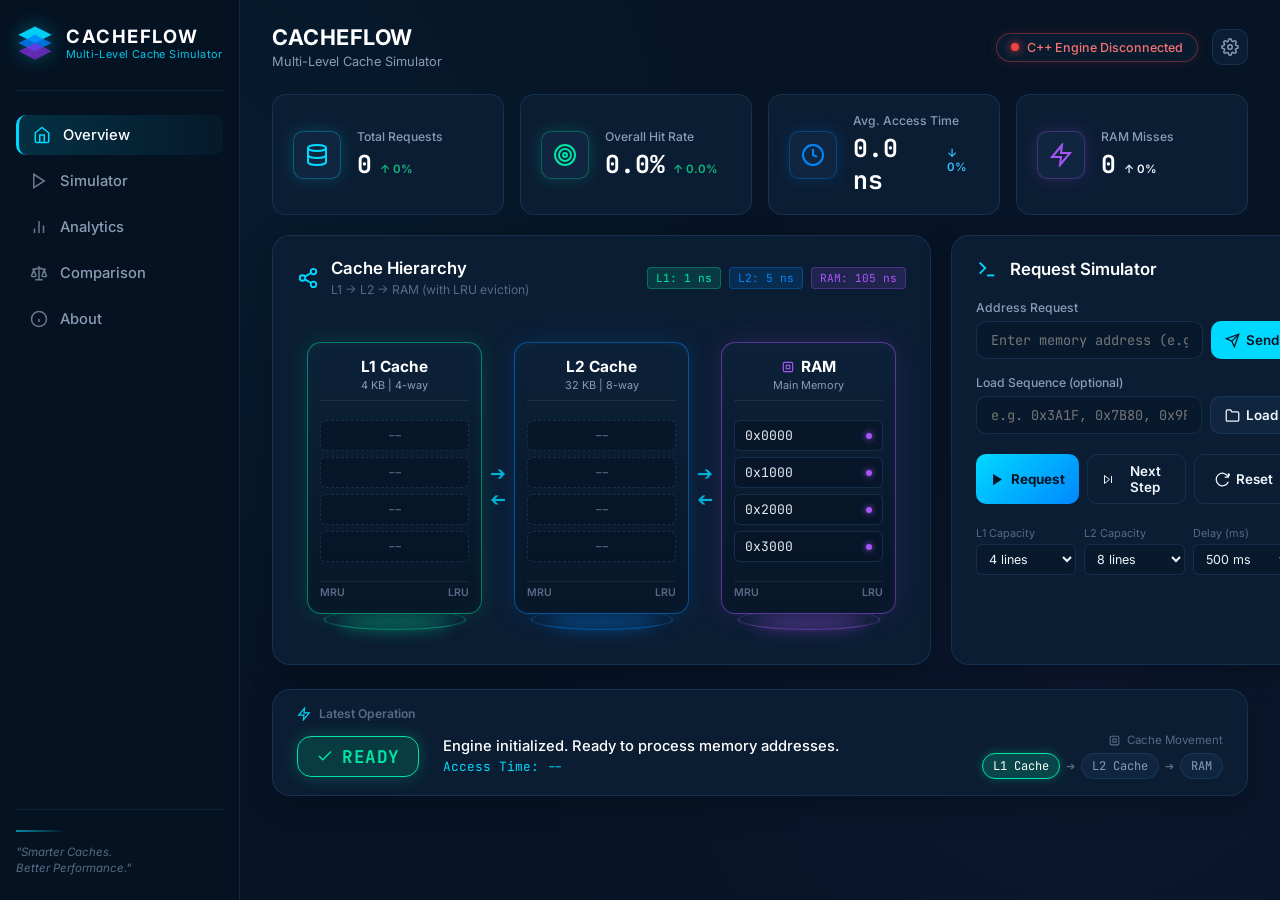
==== frontend/index.html @ 69714e1c "first commit" ====
<!DOCTYPE html>
<html lang="en">
<head>
    <meta charset="UTF-8">
    <meta name="viewport" content="width=device-width, initial-scale=1.0">
    <title>CACHEFLOW — Multi-Level Hardware Cache Simulator</title>
    <link rel="stylesheet" href="css/style.css">
    <link rel="preconnect" href="https://fonts.googleapis.com">
    <link rel="preconnect" href="https://fonts.gstatic.com" crossorigin>
    <link href="https://fonts.googleapis.com/css2?family=JetBrains+Mono:wght@400;500;600;700&family=Inter:wght@300;400;500;600;700&display=swap" rel="stylesheet">
</head>
<body>
    <div class="app-container">
        <!-- LEFT SIDEBAR -->
        <aside class="sidebar">
            <div class="brand">
                <div class="brand-logo">
                    <!-- Layered geometric cache slabs logo -->
                    <svg viewBox="0 0 32 32" class="logo-icon">
                        <polygon points="16,2 30,9 16,16 2,9" fill="#00D9FF" opacity="0.95" />
                        <polygon points="16,9 30,16 16,23 2,16" fill="#0080FF" opacity="0.8" />
                        <polygon points="16,16 30,23 16,30 2,23" fill="#8A2BE2" opacity="0.7" />
                    </svg>
                </div>
                <div class="brand-text">
                    <span class="brand-title">CACHEFLOW</span>
                    <span class="brand-subtitle">Multi-Level Cache Simulator</span>
                </div>
            </div>

            <nav class="nav-menu">
                <button class="nav-item active" data-tab="overview">
                    <svg class="nav-icon" viewBox="0 0 24 24" fill="none" stroke="currentColor" stroke-width="2">
                        <path d="M3 9l9-7 9 7v11a2 2 0 0 1-2 2H5a2 2 0 0 1-2-2z"></path>
                        <polyline points="9 22 9 12 15 12 15 22"></polyline>
                    </svg>
                    <span>Overview</span>
                </button>

                <button class="nav-item" data-tab="simulator">
                    <svg class="nav-icon" viewBox="0 0 24 24" fill="none" stroke="currentColor" stroke-width="2">
                        <polygon points="5 3 19 12 5 21 5 3"></polygon>
                    </svg>
                    <span>Simulator</span>
                </button>

                <button class="nav-item" data-tab="analytics">
                    <svg class="nav-icon" viewBox="0 0 24 24" fill="none" stroke="currentColor" stroke-width="2">
                        <line x1="18" y1="20" x2="18" y2="10"></line>
                        <line x1="12" y1="20" x2="12" y2="4"></line>
                        <line x1="6" y1="20" x2="6" y2="14"></line>
                    </svg>
                    <span>Analytics</span>
                </button>

                <button class="nav-item" data-tab="comparison">
                    <svg class="nav-icon" viewBox="0 0 24 24" fill="none" stroke="currentColor" stroke-width="2">
                        <path d="M16 16l3-8 3 8c-.87.65-1.92 1-3 1s-2.13-.35-3-1z"></path>
                        <path d="M2 16l3-8 3 8c-.87.65-1.92 1-3 1s-2.13-.35-3-1z"></path>
                        <path d="M7 21h10"></path>
                        <path d="M12 3v18"></path>
                        <path d="M3 7h2c2 0 5-1 7-2 2 1 5 2 7 2h2"></path>
                    </svg>
                    <span>Comparison</span>
                </button>

                <button class="nav-item" data-tab="about">
                    <svg class="nav-icon" viewBox="0 0 24 24" fill="none" stroke="currentColor" stroke-width="2">
                        <circle cx="12" cy="12" r="10"></circle>
                        <line x1="12" y1="16" x2="12" y2="12"></line>
                        <line x1="12" y1="8" x2="12.01" y2="8"></line>
                    </svg>
                    <span>About</span>
                </button>
            </nav>

            <div class="sidebar-footer">
                <div class="circuit-decoration"></div>
                <div class="footer-tagline">
                    <span>"Smarter Caches.</span>
                    <span>Better Performance."</span>
                </div>
            </div>
        </aside>

        <!-- MAIN VIEW AREA -->
        <main class="main-content">
            <!-- TOP HEADER -->
            <header class="top-header">
                <div class="header-left">
                    <h1 class="header-title" id="pageHeaderTitle">CACHEFLOW</h1>
                    <span class="header-subtitle" id="pageHeaderSubtitle">Multi-Level Cache Simulator</span>
                </div>

                <div class="header-right">
                    <div class="engine-badge" id="engineStatusBadge">
                        <span class="status-pulse-dot"></span>
                        <span class="status-text" id="engineStatusText">C++ Engine Connected</span>
                    </div>

                    <button class="icon-btn" id="btnSettings" title="Simulator Settings">
                        <svg viewBox="0 0 24 24" fill="none" stroke="currentColor" stroke-width="2">
                            <circle cx="12" cy="12" r="3"></circle>
                            <path d="M19.4 15a1.65 1.65 0 0 0 .33 1.82l.06.06a2 2 0 0 1 0 2.83 2 2 0 0 1-2.83 0l-.06-.06a1.65 1.65 0 0 0-1.82-.33 1.65 1.65 0 0 0-1 1.51V21a2 2 0 0 1-2 2 2 2 0 0 1-2-2v-.09A1.65 1.65 0 0 0 9 19.4a1.65 1.65 0 0 0-1.82.33l-.06.06a2 2 0 0 1-2.83 0 2 2 0 0 1 0-2.83l.06-.06a1.65 1.65 0 0 0 .33-1.82 1.65 1.65 0 0 0-1.51-1H3a2 2 0 0 1-2-2 2 2 0 0 1 2-2h.09A1.65 1.65 0 0 0 4.6 9a1.65 1.65 0 0 0-.33-1.82l-.06-.06a2 2 0 0 1 0-2.83 2 2 0 0 1 2.83 0l.06.06a1.65 1.65 0 0 0 1.82.33H9a1.65 1.65 0 0 0 1-1.51V3a2 2 0 0 1 2-2 2 2 0 0 1 2 2v.09a1.65 1.65 0 0 0 1 1.51 1.65 1.65 0 0 0 1.82-.33l.06-.06a2 2 0 0 1 2.83 0 2 2 0 0 1 0 2.83l-.06.06a1.65 1.65 0 0 0-.33 1.82V9a1.65 1.65 0 0 0 1.51 1H21a2 2 0 0 1 2 2 2 2 0 0 1-2 2h-.09a1.65 1.65 0 0 0-1.51 1z"></path>
                        </svg>
                    </button>
                </div>
            </header>

            <!-- TAB 1: OVERVIEW PAGE (MAIN DASHBOARD) -->
            <section class="tab-pane active" id="pane-overview">
                <!-- 4 COMPACT METRICS -->
                <div class="metrics-row">
                    <div class="metric-card">
                        <div class="metric-icon-wrap cyan-glow">
                            <svg viewBox="0 0 24 24" fill="none" stroke="currentColor" stroke-width="2">
                                <ellipse cx="12" cy="5" rx="9" ry="3"></ellipse>
                                <path d="M21 12c0 1.66-4 3-9 3s-9-1.34-9-3"></path>
                                <path d="M3 5v14c0 1.66 4 3 9 3s9-1.34 9-3V5"></path>
                            </svg>
                        </div>
                        <div class="metric-info">
                            <span class="metric-label">Total Requests</span>
                            <div class="metric-value-wrap">
                                <span class="metric-value" id="valTotalRequests">0</span>
                                <span class="metric-trend up" id="trendRequests">↑ 0%</span>
                            </div>
                        </div>
                    </div>

                    <div class="metric-card">
                        <div class="metric-icon-wrap emerald-glow">
                            <svg viewBox="0 0 24 24" fill="none" stroke="currentColor" stroke-width="2">
                                <circle cx="12" cy="12" r="10"></circle>
                                <circle cx="12" cy="12" r="6"></circle>
                                <circle cx="12" cy="12" r="2"></circle>
                            </svg>
                        </div>
                        <div class="metric-info">
                            <span class="metric-label">Overall Hit Rate</span>
                            <div class="metric-value-wrap">
                                <span class="metric-value" id="valHitRate">0.0%</span>
                                <span class="metric-trend up" id="trendHitRate">↑ 0.0%</span>
                            </div>
                        </div>
                    </div>

                    <div class="metric-card">
                        <div class="metric-icon-wrap blue-glow">
                            <svg viewBox="0 0 24 24" fill="none" stroke="currentColor" stroke-width="2">
                                <circle cx="12" cy="12" r="10"></circle>
                                <polyline points="12 6 12 12 16 14"></polyline>
                            </svg>
                        </div>
                        <div class="metric-info">
                            <span class="metric-label">Avg. Access Time</span>
                            <div class="metric-value-wrap">
                                <span class="metric-value" id="valAvgTime">0.0 ns</span>
                                <span class="metric-trend down" id="trendAvgTime">↓ 0%</span>
                            </div>
                        </div>
                    </div>

                    <div class="metric-card">
                        <div class="metric-icon-wrap violet-glow">
                            <svg viewBox="0 0 24 24" fill="none" stroke="currentColor" stroke-width="2">
                                <polygon points="13 2 3 14 12 14 11 22 21 10 12 10 13 2"></polygon>
                            </svg>
                        </div>
                        <div class="metric-info">
                            <span class="metric-label">RAM Misses</span>
                            <div class="metric-value-wrap">
                                <span class="metric-value" id="valRamMisses">0</span>
                                <span class="metric-trend" id="trendRamMisses">↑ 0%</span>
                            </div>
                        </div>
                    </div>
                </div>

                <!-- MAIN WORKSPACE: CACHE HIERARCHY & REQUEST SIMULATOR -->
                <div class="workspace-grid">
                    <!-- CENTRAL CACHE HIERARCHY VISUALIZATION -->
                    <div class="panel hierarchy-panel">
                        <div class="panel-header">
                            <div class="panel-title-wrap">
                                <svg class="panel-icon" viewBox="0 0 24 24" fill="none" stroke="currentColor" stroke-width="2">
                                    <circle cx="18" cy="5" r="3"></circle>
                                    <circle cx="6" cy="12" r="3"></circle>
                                    <circle cx="18" cy="19" r="3"></circle>
                                    <line x1="8.59" y1="13.51" x2="15.42" y2="17.49"></line>
                                    <line x1="15.41" y1="6.51" x2="8.59" y2="10.49"></line>
                                </svg>
                                <div>
                                    <h2 class="panel-title">Cache Hierarchy</h2>
                                    <span class="panel-subtitle">L1 → L2 → RAM (with LRU eviction)</span>
                                </div>
                            </div>
                            <div class="hierarchy-legend">
                                <span class="legend-badge l1-badge">L1: 1 ns</span>
                                <span class="legend-badge l2-badge">L2: 5 ns</span>
                                <span class="legend-badge ram-badge">RAM: 105 ns</span>
                            </div>
                        </div>

                        <!-- 3 CACHE MODULES WITH PEDESTALS & CONNECTORS -->
                        <div class="cache-hierarchy-container">
                            <!-- L1 CACHE MODULE -->
                            <div class="cache-module l1-module" id="moduleL1">
                                <div class="module-glass-shell">
                                    <div class="module-header">
                                        <div class="module-name">L1 Cache</div>
                                        <div class="module-spec" id="l1Spec">4 KB | 4-way</div>
                                    </div>
                                    <div class="slots-container" id="l1Slots">
                                        <!-- Rendered dynamically by JS -->
                                        <div class="slot-item empty"><span class="slot-addr">--</span></div>
                                        <div class="slot-item empty"><span class="slot-addr">--</span></div>
                                        <div class="slot-item empty"><span class="slot-addr">--</span></div>
                                        <div class="slot-item empty"><span class="slot-addr">--</span></div>
                                    </div>
                                    <div class="module-footer">
                                        <span class="label-mru">MRU</span>
                                        <span class="label-lru">LRU</span>
                                    </div>
                                </div>
                                <div class="module-pedestal l1-pedestal">
                                    <div class="pedestal-ring"></div>
                                    <div class="pedestal-glow"></div>
                                </div>
                            </div>

                            <!-- CONNECTOR 1 -->
                            <div class="hierarchy-connector">
                                <div class="connector-arrows" id="connectorL1L2">
                                    <span class="arrow-right">➔</span>
                                    <span class="arrow-left">➔</span>
                                </div>
                            </div>

                            <!-- L2 CACHE MODULE -->
                            <div class="cache-module l2-module" id="moduleL2">
                                <div class="module-glass-shell">
                                    <div class="module-header">
                                        <div class="module-name">L2 Cache</div>
                                        <div class="module-spec" id="l2Spec">32 KB | 8-way</div>
                                    </div>
                                    <div class="slots-container" id="l2Slots">
                                        <!-- Rendered dynamically by JS -->
                                        <div class="slot-item empty"><span class="slot-addr">--</span></div>
                                        <div class="slot-item empty"><span class="slot-addr">--</span></div>
                                        <div class="slot-item empty"><span class="slot-addr">--</span></div>
                                        <div class="slot-item empty"><span class="slot-addr">--</span></div>
                                    </div>
                                    <div class="module-footer">
                                        <span class="label-mru">MRU</span>
                                        <span class="label-lru">LRU</span>
                                    </div>
                                </div>
                                <div class="module-pedestal l2-pedestal">
                                    <div class="pedestal-ring"></div>
                                    <div class="pedestal-glow"></div>
                                </div>
                            </div>

                            <!-- CONNECTOR 2 -->
                            <div class="hierarchy-connector">
                                <div class="connector-arrows" id="connectorL2RAM">
                                    <span class="arrow-right">➔</span>
                                    <span class="arrow-left">➔</span>
                                </div>
                            </div>

                            <!-- RAM MODULE -->
                            <div class="cache-module ram-module" id="moduleRAM">
                                <div class="module-glass-shell">
                                    <div class="module-header">
                                        <div class="module-name">
                                            <svg class="chip-icon" viewBox="0 0 24 24" fill="none" stroke="currentColor" stroke-width="2">
                                                <rect x="4" y="4" width="16" height="16" rx="2"></rect>
                                                <rect x="9" y="9" width="6" height="6"></rect>
                                            </svg>
                                            RAM
                                        </div>
                                        <div class="module-spec">Main Memory</div>
                                    </div>
                                    <div class="slots-container" id="ramSlots">
                                        <!-- Backing memory representative addresses -->
                                        <div class="slot-item ram-slot"><span class="slot-addr">0x0000</span><span class="slot-dot violet"></span></div>
                                        <div class="slot-item ram-slot"><span class="slot-addr">0x1000</span><span class="slot-dot violet"></span></div>
                                        <div class="slot-item ram-slot"><span class="slot-addr">0x2000</span><span class="slot-dot violet"></span></div>
                                        <div class="slot-item ram-slot"><span class="slot-addr">0x3000</span><span class="slot-dot violet"></span></div>
                                    </div>
                                    <div class="module-footer">
                                        <span class="label-mru">MRU</span>
                                        <span class="label-lru">LRU</span>
                                    </div>
                                </div>
                                <div class="module-pedestal ram-pedestal">
                                    <div class="pedestal-ring"></div>
                                    <div class="pedestal-glow"></div>
                                </div>
                            </div>
                        </div>
                    </div>

                    <!-- COMPACT REQUEST SIMULATOR PANEL -->
                    <div class="panel simulator-card">
                        <div class="panel-header">
                            <div class="panel-title-wrap">
                                <svg class="panel-icon" viewBox="0 0 24 24" fill="none" stroke="currentColor" stroke-width="2">
                                    <polyline points="4 17 10 11 4 5"></polyline>
                                    <line x1="12" y1="19" x2="20" y2="19"></line>
                                </svg>
                                <h2 class="panel-title">Request Simulator</h2>
                            </div>
                        </div>

                        <div class="sim-controls-form">
                            <!-- Single Address Input -->
                            <div class="form-group">
                                <label class="input-label" for="inputSingleAddr">Address Request</label>
                                <div class="input-action-row">
                                    <input type="text" id="inputSingleAddr" class="futuristic-input" placeholder="Enter memory address (e.g. 0x3A1F)" autocomplete="off">
                                    <button class="btn btn-primary" id="btnSendAddr" title="Send address to C++ engine">
                                        <svg viewBox="0 0 24 24" fill="none" stroke="currentColor" stroke-width="2">
                                            <line x1="22" y1="2" x2="11" y2="13"></line>
                                            <polygon points="22 2 15 22 11 13 2 9 22 2"></polygon>
                                        </svg>
                                        <span>Send</span>
                                    </button>
                                </div>
                            </div>

                            <!-- Optional Sequence Input -->
                            <div class="form-group">
                                <label class="input-label" for="inputSequence">Load Sequence (optional)</label>
                                <div class="input-action-row">
                                    <input type="text" id="inputSequence" class="futuristic-input" placeholder="e.g. 0x3A1F, 0x7B80, 0x9F11..." autocomplete="off">
                                    <button class="btn btn-secondary" id="btnLoadSeq" title="Load sequence into queue">
                                        <svg viewBox="0 0 24 24" fill="none" stroke="currentColor" stroke-width="2">
                                            <path d="M22 19a2 2 0 0 1-2 2H4a2 2 0 0 1-2-2V5a2 2 0 0 1 2-2h5l2 3h9a2 2 0 0 1 2 2z"></path>
                                        </svg>
                                        <span>Load</span>
                                    </button>
                                </div>
                            </div>

                            <!-- Playback Action Buttons -->
                            <div class="btn-group-row">
                                <button class="btn btn-action-cyan" id="btnRequest">
                                    <svg viewBox="0 0 24 24" fill="currentColor">
                                        <polygon points="5 3 19 12 5 21 5 3"></polygon>
                                    </svg>
                                    <span>Request</span>
                                </button>

                                <button class="btn btn-outline" id="btnNextStep">
                                    <svg viewBox="0 0 24 24" fill="none" stroke="currentColor" stroke-width="2">
                                        <polygon points="5 4 15 12 5 20 5 4"></polygon>
                                        <line x1="19" y1="5" x2="19" y2="19"></line>
                                    </svg>
                                    <span>Next Step</span>
                                </button>

                                <button class="btn btn-outline" id="btnReset">
                                    <svg viewBox="0 0 24 24" fill="none" stroke="currentColor" stroke-width="2">
                                        <path d="M21.5 2v6h-6M21.34 15.57a10 10 0 1 1-.57-8.38l5.67-5.67"></path>
                                    </svg>
                                    <span>Reset</span>
                                </button>
                            </div>

                            <!-- Capacity & Delay Selectors -->
                            <div class="selectors-row">
                                <div class="selector-field">
                                    <label for="selectL1Cap">L1 Capacity</label>
                                    <select id="selectL1Cap" class="futuristic-select">
                                        <option value="4" selected>4 lines</option>
                                        <option value="8">8 lines</option>
                                    </select>
                                </div>

                                <div class="selector-field">
                                    <label for="selectL2Cap">L2 Capacity</label>
                                    <select id="selectL2Cap" class="futuristic-select">
                                        <option value="8" selected>8 lines</option>
                                        <option value="16">16 lines</option>
                                    </select>
                                </div>

                                <div class="selector-field">
                                    <label for="selectDelay">Delay (ms)</label>
                                    <select id="selectDelay" class="futuristic-select">
                                        <option value="300">300 ms</option>
                                        <option value="500" selected>500 ms</option>
                                        <option value="1000">1000 ms</option>
                                    </select>
                                </div>
                            </div>
                        </div>
                    </div>
                </div>

                <!-- LATEST OPERATION PANEL -->
                <div class="panel latest-op-panel">
                    <div class="panel-header-mini">
                        <svg class="flash-icon" viewBox="0 0 24 24" fill="none" stroke="currentColor" stroke-width="2">
                            <polygon points="13 2 3 14 12 14 11 22 21 10 12 10 13 2"></polygon>
                        </svg>
                        <span>Latest Operation</span>
                    </div>

                    <div class="latest-op-content">
                        <!-- Left Result Badge -->
                        <div class="op-badge-wrap" id="latestOpBadgeWrap">
                            <div class="op-status-badge hit" id="opStatusBadge">
                                <svg class="badge-icon" viewBox="0 0 24 24" fill="none" stroke="currentColor" stroke-width="2">
                                    <polyline points="20 6 9 17 4 12"></polyline>
                                </svg>
                                <span id="opStatusText">READY</span>
                            </div>
                        </div>

                        <!-- Middle Descriptive Message -->
                        <div class="op-description-wrap">
                            <p class="op-desc-main" id="opDescText">Engine initialized. Ready to process memory addresses.</p>
                            <p class="op-desc-sub" id="opAccessTimeText">Access Time: --</p>
                        </div>

                        <!-- Right Cache Movement Flow -->
                        <div class="cache-movement-wrap">
                            <div class="movement-header">
                                <svg viewBox="0 0 24 24" fill="none" stroke="currentColor" stroke-width="2">
                                    <rect x="4" y="4" width="16" height="16" rx="2"></rect>
                                    <rect x="9" y="9" width="6" height="6"></rect>
                                </svg>
                                <span>Cache Movement</span>
                            </div>
                            <div class="movement-breadcrumbs" id="movementBreadcrumbs">
                                <span class="step-pill active" id="crumbL1">L1 Cache</span>
                                <span class="crumb-separator">➔</span>
                                <span class="step-pill" id="crumbL2">L2 Cache</span>
                                <span class="crumb-separator">➔</span>
                                <span class="step-pill" id="crumbRAM">RAM</span>
                            </div>
                        </div>
                    </div>
                </div>
            </section>

            <!-- TAB 2: DEDICATED SIMULATOR PAGE -->
            <section class="tab-pane" id="pane-simulator">
                <div class="page-title-row">
                    <div>
                        <h2 class="subpage-title">Advanced Sequence Simulator</h2>
                        <p class="subpage-desc">Step-by-step trace execution, playback control, and temporal locality patterns.</p>
                    </div>
                    <div class="sequence-progress-box">
                        <span class="progress-label" id="simProgressLabel">Step 0 of 0</span>
                        <div class="progress-bar-bg">
                            <div class="progress-bar-fill" id="simProgressBar" style="width: 0%;"></div>
                        </div>
                    </div>
                </div>

                <div class="simulator-layout">
                    <!-- Control Bar -->
                    <div class="panel sim-panel-top">
                        <div class="sim-presets-bar">
                            <span class="preset-label">Test Workloads:</span>
                            <button class="btn btn-preset" data-preset="loop">Temporal Locality (Loop)</button>
                            <button class="btn btn-preset" data-preset="sequential">Spatial Locality (Array)</button>
                            <button class="btn btn-preset" data-preset="thrash">Thrashing Conflict (Ping-Pong)</button>
                            <button class="btn btn-preset" data-preset="random">Random Access</button>
                        </div>

                        <div class="sim-playback-bar">
                            <button class="btn btn-action-cyan" id="btnSimPlay">
                                <svg viewBox="0 0 24 24" fill="currentColor">
                                    <polygon points="5 3 19 12 5 21 5 3"></polygon>
                                </svg>
                                <span id="btnSimPlayText">Run Auto</span>
                            </button>
                            <button class="btn btn-outline" id="btnSimStep">
                                <svg viewBox="0 0 24 24" fill="none" stroke="currentColor" stroke-width="2">
                                    <polygon points="5 4 15 12 5 20 5 4"></polygon>
                                    <line x1="19" y1="5" x2="19" y2="19"></line>
                                </svg>
                                <span>Next Single Step</span>
                            </button>
                            <button class="btn btn-outline" id="btnSimPause">
                                <svg viewBox="0 0 24 24" fill="none" stroke="currentColor" stroke-width="2">
                                    <rect x="6" y="4" width="4" height="16"></rect>
                                    <rect x="14" y="4" width="4" height="16"></rect>
                                </svg>
                                <span>Pause</span>
                            </button>
                            <button class="btn btn-outline" id="btnSimReset">
                                <svg viewBox="0 0 24 24" fill="none" stroke="currentColor" stroke-width="2">
                                    <path d="M21.5 2v6h-6M21.34 15.57a10 10 0 1 1-.57-8.38l5.67-5.67"></path>
                                </svg>
                                <span>Reset State</span>
                            </button>
                        </div>
                    </div>

                    <!-- Live Trace Table -->
                    <div class="panel trace-table-panel">
                        <div class="panel-header">
                            <h3 class="panel-title">Real-Time Execution Trace</h3>
                            <span class="trace-count" id="traceCountBadge">0 operations</span>
                        </div>
                        <div class="table-container">
                            <table class="futuristic-table" id="traceTable">
                                <thead>
                                    <tr>
                                        <th>#</th>
                                        <th>Address</th>
                                        <th>Result</th>
                                        <th>Access Time</th>
                                        <th>Promotion</th>
                                        <th>Demotion</th>
                                        <th>Eviction</th>
                                        <th>Movement Details</th>
                                    </tr>
                                </thead>
                                <tbody id="traceTableBody">
                                    <tr>
                                        <td colspan="8" class="text-center empty-cell">No requests executed yet. Run a sequence above to stream C++ simulation trace.</td>
                                    </tr>
                                </tbody>
                            </table>
                        </div>
                    </div>
                </div>
            </section>

            <!-- TAB 3: ANALYTICS PAGE -->
            <section class="tab-pane" id="pane-analytics">
                <div class="page-title-row">
                    <div>
                        <h2 class="subpage-title">Hardware Performance Analytics</h2>
                        <p class="subpage-desc">Comprehensive analysis of cache hierarchy hits, misses, latency reduction, and memory speedup.</p>
                    </div>
                </div>

                <!-- 4 Performance Summary Cards -->
                <div class="analytics-metrics-grid">
                    <div class="analytics-card">
                        <span class="analytics-label">L1 Hit Rate</span>
                        <div class="analytics-val-row">
                            <span class="analytics-value emerald-text" id="analyticsL1HitRate">0.0%</span>
                            <span class="analytics-sub" id="analyticsL1Hits">0 hits</span>
                        </div>
                        <div class="analytics-bar-bg">
                            <div class="analytics-bar-fill emerald" id="barL1HitRate" style="width: 0%;"></div>
                        </div>
                    </div>

                    <div class="analytics-card">
                        <span class="analytics-label">L2 Hit Rate</span>
                        <div class="analytics-val-row">
                            <span class="analytics-value blue-text" id="analyticsL2HitRate">0.0%</span>
                            <span class="analytics-sub" id="analyticsL2Hits">0 hits</span>
                        </div>
                        <div class="analytics-bar-bg">
                            <div class="analytics-bar-fill blue" id="barL2HitRate" style="width: 0%;"></div>
                        </div>
                    </div>

                    <div class="analytics-card">
                        <span class="analytics-label">RAM Miss Rate</span>
                        <div class="analytics-val-row">
                            <span class="analytics-value violet-text" id="analyticsRamMissRate">0.0%</span>
                            <span class="analytics-sub" id="analyticsRamMisses">0 misses</span>
                        </div>
                        <div class="analytics-bar-bg">
                            <div class="analytics-bar-fill violet" id="barRamMissRate" style="width: 0%;"></div>
                        </div>
                    </div>

                    <div class="analytics-card">
                        <span class="analytics-label">Average Access Time</span>
                        <div class="analytics-val-row">
                            <span class="analytics-value cyan-text" id="analyticsAvgTime">0.0 ns</span>
                            <span class="analytics-sub" id="analyticsTimeSaved">0.0 ns saved</span>
                        </div>
                        <div class="analytics-bar-bg">
                            <div class="analytics-bar-fill cyan" id="barAvgTime" style="width: 0%;"></div>
                        </div>
                    </div>
                </div>

                <!-- Visualizations: Performance Over Time & Cache Occupancy -->
                <div class="analytics-charts-grid">
                    <div class="panel chart-panel">
                        <div class="panel-header">
                            <h3 class="panel-title">Latency & Access Time Over History</h3>
                            <span class="chart-unit">Latency (ns)</span>
                        </div>
                        <div class="chart-canvas-wrapper">
                            <canvas id="timelineChart" width="600" height="220"></canvas>
                        </div>
                    </div>

                    <div class="panel chart-panel">
                        <div class="panel-header">
                            <h3 class="panel-title">Cache Capacity & Occupancy</h3>
                            <span class="chart-unit">Lines In Use</span>
                        </div>
                        <div class="occupancy-container">
                            <div class="occupancy-item">
                                <div class="occupancy-info">
                                    <span class="occupancy-name">L1 Cache</span>
                                    <span class="occupancy-stat" id="occupancyL1Text">0 / 4 lines (0%)</span>
                                </div>
                                <div class="progress-bar-bg large">
                                    <div class="progress-bar-fill emerald" id="barOccupancyL1" style="width: 0%;"></div>
                                </div>
                            </div>

                            <div class="occupancy-item">
                                <div class="occupancy-info">
                                    <span class="occupancy-name">L2 Cache</span>
                                    <span class="occupancy-stat" id="occupancyL2Text">0 / 8 lines (0%)</span>
                                </div>
                                <div class="progress-bar-bg large">
                                    <div class="progress-bar-fill blue" id="barOccupancyL2" style="width: 0%;"></div>
                                </div>
                            </div>

                            <div class="speedup-highlight-box">
                                <div class="speedup-label">Hierarchy Effective Speedup</div>
                                <div class="speedup-value" id="valEffectiveSpeedup">1.0x</div>
                                <div class="speedup-formula">Formula: (Direct RAM Latency × Requests) / Total Hierarchical Time</div>
                            </div>
                        </div>
                    </div>
                </div>

                <!-- Compact DSA Detailed Statistics Section -->
                <div class="panel stats-detail-panel">
                    <div class="panel-header">
                        <h3 class="panel-title">Hardware Performance Counters</h3>
                    </div>
                    <div class="counters-grid">
                        <div class="counter-box">
                            <span class="counter-num" id="statL1Hits">0</span>
                            <span class="counter-lbl">L1 Cache Hits</span>
                        </div>
                        <div class="counter-box">
                            <span class="counter-num" id="statL2Hits">0</span>
                            <span class="counter-lbl">L2 Cache Hits</span>
                        </div>
                        <div class="counter-box">
                            <span class="counter-num" id="statRamMisses">0</span>
                            <span class="counter-lbl">RAM Misses (Backing Fetch)</span>
                        </div>
                        <div class="counter-box">
                            <span class="counter-num" id="statEvictions">0</span>
                            <span class="counter-lbl">Total Evictions (L2 Cascade)</span>
                        </div>
                        <div class="counter-box">
                            <span class="counter-num" id="statTimeSaved">0 ns</span>
                            <span class="counter-lbl">Total Time Saved</span>
                        </div>
                        <div class="counter-box">
                            <span class="counter-num" id="statSpeedup">0%</span>
                            <span class="counter-lbl">Speedup Percentage</span>
                        </div>
                    </div>
                </div>
            </section>

            <!-- TAB 4: COMPARISON PAGE (LRU vs FIFO vs LFU) -->
            <section class="tab-pane" id="pane-comparison">
                <div class="page-title-row">
                    <div>
                        <h2 class="subpage-title">Eviction Policy Benchmark Comparison</h2>
                        <p class="subpage-desc">Run identical trace sequences across three independent C++ cache instances: LRU, FIFO, and LFU.</p>
                    </div>
                    <button class="btn btn-action-cyan" id="btnRunComparison">
                        <svg viewBox="0 0 24 24" fill="currentColor">
                            <polygon points="5 3 19 12 5 21 5 3"></polygon>
                        </svg>
                        <span>Run Multi-Policy Benchmark</span>
                    </button>
                </div>

                <div class="comparison-grid">
                    <!-- Policy Card: LRU -->
                    <div class="panel policy-card featured">
                        <div class="policy-header">
                            <div class="policy-badge lru">LRU</div>
                            <h3 class="policy-title">Least Recently Used</h3>
                        </div>
                        <p class="policy-desc">Tracks temporal recency via custom Doubly Linked List. Moves accessed entries to MRU (Head); evicts from Tail on full.</p>
                        <div class="policy-stats">
                            <div class="stat-line">
                                <span>Hit Rate:</span>
                                <strong class="emerald-text" id="cmpLruHitRate">--</strong>
                            </div>
                            <div class="stat-line">
                                <span>Miss Rate:</span>
                                <strong id="cmpLruMissRate">--</strong>
                            </div>
                            <div class="stat-line">
                                <span>Avg. Latency:</span>
                                <strong class="cyan-text" id="cmpLruAvgTime">--</strong>
                            </div>
                            <div class="stat-line">
                                <span>Evictions:</span>
                                <strong id="cmpLruEvictions">--</strong>
                            </div>
                        </div>
                    </div>

                    <!-- Policy Card: FIFO -->
                    <div class="panel policy-card">
                        <div class="policy-header">
                            <div class="policy-badge fifo">FIFO</div>
                            <h3 class="policy-title">First In, First Out</h3>
                        </div>
                        <p class="policy-desc">Evicts strictly in order of initial insertion time. Ignores subsequent access hits when updating line priority.</p>
                        <div class="policy-stats">
                            <div class="stat-line">
                                <span>Hit Rate:</span>
                                <strong class="blue-text" id="cmpFifoHitRate">--</strong>
                            </div>
                            <div class="stat-line">
                                <span>Miss Rate:</span>
                                <strong id="cmpFifoMissRate">--</strong>
                            </div>
                            <div class="stat-line">
                                <span>Avg. Latency:</span>
                                <strong class="cyan-text" id="cmpFifoAvgTime">--</strong>
                            </div>
                            <div class="stat-line">
                                <span>Evictions:</span>
                                <strong id="cmpFifoEvictions">--</strong>
                            </div>
                        </div>
                    </div>

                    <!-- Policy Card: LFU -->
                    <div class="panel policy-card">
                        <div class="policy-header">
                            <div class="policy-badge lfu">LFU</div>
                            <h3 class="policy-title">Least Frequently Used</h3>
                        </div>
                        <p class="policy-desc">Evicts entry with lowest cumulative access frequency counter. Breaks ties using oldest insertion/access timestamp.</p>
                        <div class="policy-stats">
                            <div class="stat-line">
                                <span>Hit Rate:</span>
                                <strong class="violet-text" id="cmpLfuHitRate">--</strong>
                            </div>
                            <div class="stat-line">
                                <span>Miss Rate:</span>
                                <strong id="cmpLfuMissRate">--</strong>
                            </div>
                            <div class="stat-line">
                                <span>Avg. Latency:</span>
                                <strong class="cyan-text" id="cmpLfuAvgTime">--</strong>
                            </div>
                            <div class="stat-line">
                                <span>Evictions:</span>
                                <strong id="cmpLfuEvictions">--</strong>
                            </div>
                        </div>
                    </div>
                </div>

                <!-- Comparison Chart & Table -->
                <div class="panel chart-panel">
                    <div class="panel-header">
                        <h3 class="panel-title">Comparative Performance Breakdown</h3>
                    </div>
                    <div class="chart-canvas-wrapper">
                        <canvas id="comparisonChart" width="700" height="240"></canvas>
                    </div>
                </div>
            </section>

            <!-- TAB 5: ABOUT PAGE -->
            <section class="tab-pane" id="pane-about">
                <div class="page-title-row">
                    <div>
                        <h2 class="subpage-title">About CACHEFLOW & Architecture</h2>
                        <p class="subpage-desc">University Data Structures and Algorithms semester project demonstration.</p>
                    </div>
                </div>

                <div class="about-grid">
                    <div class="panel about-card">
                        <h3 class="about-header">DSA Core Foundations</h3>
                        <p class="about-p">
                            CACHEFLOW demonstrates modern cache design using two foundational data structures working in tandem to achieve <strong>O(1)</strong> amortized time complexity for both lookup and eviction:
                        </p>
                        <ul class="about-list">
                            <li><strong>Custom Doubly Linked List:</strong> Provides O(1) removal, insertion at Head (MRU), and eviction from Tail (LRU) without shifting memory arrays.</li>
                            <li><strong>Hash Map (<code class="code-tag">std::unordered_map</code>):</strong> Maps memory addresses to linked list node pointers, enabling constant-time O(1) cache line lookup.</li>
                            <li><strong>Cascading Promotion & Demotion:</strong> Exclusive hierarchy invariant ensures that an entry promoted from L2 to L1 displaces L1's LRU line, safely demoting it back to L2.</li>
                        </ul>
                    </div>

                    <div class="panel about-card">
                        <h3 class="about-header">Hardware Memory Hierarchy Model</h3>
                        <div class="hierarchy-flow-diagram">
                            <div class="flow-step">
                                <span class="flow-title">CPU Request</span>
                                <span class="flow-sub">Address Bus</span>
                            </div>
                            <span class="flow-arrow">➔</span>
                            <div class="flow-step l1-glow">
                                <span class="flow-title">L1 Cache</span>
                                <span class="flow-sub">1 ns Latency</span>
                            </div>
                            <span class="flow-arrow">➔</span>
                            <div class="flow-step l2-glow">
                                <span class="flow-title">L2 Cache</span>
                                <span class="flow-sub">5 ns Latency</span>
                            </div>
                            <span class="flow-arrow">➔</span>
                            <div class="flow-step ram-glow">
                                <span class="flow-title">Main Memory</span>
                                <span class="flow-sub">105 ns Latency</span>
                            </div>
                        </div>

                        <div class="educational-disclaimer">
                            <svg viewBox="0 0 24 24" fill="none" stroke="currentColor" stroke-width="2">
                                <circle cx="12" cy="12" r="10"></circle>
                                <line x1="12" y1="16" x2="12" y2="12"></line>
                                <line x1="12" y1="8" x2="12.01" y2="8"></line>
                            </svg>
                            <p>
                                <strong>Educational Notice:</strong> CACHEFLOW simulates the theoretical behavior, replacement algorithms, and relative latency hierarchy of a simplified computer architecture. It serves as a visual and algorithmic tool rather than a cycle-accurate physical CPU benchmark.
                            </p>
                        </div>
                    </div>
                </div>
            </section>
        </main>
    </div>

    <!-- SETTINGS MODAL -->
    <div class="modal-overlay" id="settingsModal">
        <div class="modal-box">
            <div class="modal-header">
                <h3>Simulator Settings & API Configuration</h3>
                <button class="modal-close" id="btnCloseSettings">✕</button>
            </div>
            <div class="modal-body">
                <div class="form-group">
                    <label>Backend API Base URL</label>
                    <input type="text" id="settingApiUrl" class="futuristic-input" value="http://localhost:8080">
                </div>
                <div class="form-group">
                    <label>Eviction Policy</label>
                    <select id="settingPolicy" class="futuristic-select">
                        <option value="LRU" selected>LRU (Least Recently Used)</option>
                        <option value="FIFO">FIFO (First In First Out)</option>
                        <option value="LFU">LFU (Least Frequently Used)</option>
                    </select>
                </div>
            </div>
            <div class="modal-footer">
                <button class="btn btn-primary" id="btnSaveSettings">Save & Apply</button>
            </div>
        </div>
    </div>

    <!-- SCRIPTS -->
    <script src="js/cache-viz.js"></script>
    <script src="js/charts.js"></script>
    <script src="js/app.js"></script>
</body>
</html>
---- frontend/css/style.css ----
/* ==========================================================================
   CACHEFLOW — Modern Futuristic Hardware Laboratory Stylesheet
   Color Palette:
   - Base Background: #061426
   - Panel Surface: #0B1D33
   - Secondary Surface: #102640
   - Accent Cyan: #00D9FF
   - L1 Emerald: #00E5A3
   - L2 Electric Blue: #0088FF
   - RAM Violet: #A855F7
   ========================================================================== */

:root {
    --bg-main: #061426;
    --bg-panel: #0B1D33;
    --bg-surface: #102640;
    --bg-input: #08192E;
    
    --border-subtle: rgba(45, 85, 130, 0.35);
    --border-glow: rgba(0, 217, 255, 0.3);
    
    --accent-cyan: #00D9FF;
    --accent-cyan-glow: rgba(0, 217, 255, 0.4);
    
    --accent-l1: #00E5A3;
    --accent-l1-glow: rgba(0, 229, 163, 0.35);
    
    --accent-l2: #0088FF;
    --accent-l2-glow: rgba(0, 136, 255, 0.35);
    
    --accent-ram: #A855F7;
    --accent-ram-glow: rgba(168, 85, 247, 0.35);

    --text-primary: #F0F6FC;
    --text-secondary: #8B9BB4;
    --text-muted: #576A84;

    --font-ui: 'Inter', -apple-system, BlinkMacSystemFont, "Segoe UI", Roboto, sans-serif;
    --font-mono: 'JetBrains Mono', Consolas, "SF Mono", monospace;

    --radius-sm: 6px;
    --radius-md: 10px;
    --radius-lg: 14px;
    --radius-xl: 18px;

    --transition-fast: 0.2s cubic-bezier(0.4, 0, 0.2, 1);
    --transition-smooth: 0.35s cubic-bezier(0.16, 1, 0.3, 1);
}

* {
    box-sizing: border-box;
    margin: 0;
    padding: 0;
}

body {
    background-color: var(--bg-main);
    background-image: 
        radial-gradient(circle at 15% 20%, rgba(0, 217, 255, 0.04) 0%, transparent 40%),
        radial-gradient(circle at 85% 75%, rgba(168, 85, 247, 0.04) 0%, transparent 45%),
        linear-gradient(rgba(6, 20, 38, 0.96), rgba(6, 20, 38, 0.96));
    color: var(--text-primary);
    font-family: var(--font-ui);
    min-height: 100vh;
    overflow-x: hidden;
    -webkit-font-smoothing: antialiased;
}

/* Base App Shell Layout */
.app-container {
    display: flex;
    min-height: 100vh;
    width: 100vw;
}

/* ==========================================================================
   LEFT SIDEBAR
   ========================================================================== */
.sidebar {
    width: 240px;
    background-color: #051222;
    border-right: 1px solid var(--border-subtle);
    display: flex;
    flex-direction: column;
    flex-shrink: 0;
    padding: 24px 16px;
    position: relative;
    z-index: 10;
}

.brand {
    display: flex;
    align-items: center;
    gap: 12px;
    padding-bottom: 28px;
    border-bottom: 1px solid rgba(45, 85, 130, 0.25);
    margin-bottom: 24px;
}

.brand-logo {
    width: 38px;
    height: 38px;
    display: flex;
    align-items: center;
    justify-content: center;
    filter: drop-shadow(0 0 10px rgba(0, 217, 255, 0.4));
}

.logo-icon {
    width: 100%;
    height: 100%;
}

.brand-text {
    display: flex;
    flex-direction: column;
}

.brand-title {
    font-size: 1.15rem;
    font-weight: 700;
    letter-spacing: 1.5px;
    color: #FFFFFF;
}

.brand-subtitle {
    font-size: 0.68rem;
    color: var(--accent-cyan);
    letter-spacing: 0.4px;
    opacity: 0.9;
}

.nav-menu {
    display: flex;
    flex-direction: column;
    gap: 6px;
    flex-grow: 1;
}

.nav-item {
    display: flex;
    align-items: center;
    gap: 12px;
    padding: 11px 14px;
    border-radius: var(--radius-md);
    background: transparent;
    border: none;
    color: var(--text-secondary);
    font-family: var(--font-ui);
    font-size: 0.92rem;
    font-weight: 500;
    cursor: pointer;
    transition: var(--transition-fast);
    text-align: left;
    position: relative;
}

.nav-icon {
    width: 18px;
    height: 18px;
    opacity: 0.75;
    transition: var(--transition-fast);
}

.nav-item:hover {
    color: var(--text-primary);
    background-color: rgba(16, 38, 64, 0.6);
}

.nav-item:hover .nav-icon {
    opacity: 1;
    stroke: var(--accent-cyan);
}

.nav-item.active {
    color: #FFFFFF;
    background: linear-gradient(90deg, rgba(0, 217, 255, 0.15) 0%, rgba(0, 217, 255, 0.04) 100%);
    border-left: 3px solid var(--accent-cyan);
}

.nav-item.active .nav-icon {
    opacity: 1;
    stroke: var(--accent-cyan);
}

.sidebar-footer {
    padding-top: 20px;
    border-top: 1px solid rgba(45, 85, 130, 0.25);
    position: relative;
}

.footer-tagline {
    display: flex;
    flex-direction: column;
    font-size: 0.72rem;
    color: var(--text-muted);
    font-style: italic;
    line-height: 1.4;
}

.circuit-decoration {
    height: 2px;
    width: 50px;
    background: linear-gradient(90deg, var(--accent-cyan) 0%, transparent 100%);
    margin-bottom: 12px;
    opacity: 0.6;
}

/* ==========================================================================
   MAIN CONTENT AREA & TOP HEADER
   ========================================================================== */
.main-content {
    flex-grow: 1;
    display: flex;
    flex-direction: column;
    overflow-y: auto;
    padding: 24px 32px 40px 32px;
    max-width: 1600px;
}

.top-header {
    display: flex;
    justify-content: space-between;
    align-items: center;
    margin-bottom: 24px;
}

.header-title {
    font-size: 1.35rem;
    font-weight: 700;
    letter-spacing: 0.5px;
    color: #FFFFFF;
}

.header-subtitle {
    font-size: 0.8rem;
    color: var(--text-secondary);
}

.header-right {
    display: flex;
    align-items: center;
    gap: 14px;
}

.engine-badge {
    display: inline-flex;
    align-items: center;
    gap: 8px;
    background-color: rgba(11, 29, 51, 0.8);
    border: 1px solid rgba(0, 229, 163, 0.35);
    padding: 6px 14px;
    border-radius: 20px;
    font-size: 0.78rem;
    font-weight: 500;
    color: #A3E635;
    box-shadow: 0 0 12px rgba(0, 229, 163, 0.12);
    transition: var(--transition-fast);
}

.engine-badge.disconnected {
    border-color: rgba(239, 68, 68, 0.4);
    color: #F87171;
    box-shadow: 0 0 12px rgba(239, 68, 68, 0.15);
}

.status-pulse-dot {
    width: 8px;
    height: 8px;
    border-radius: 50%;
    background-color: #10B981;
    box-shadow: 0 0 8px #10B981;
    animation: pulseGlow 2s infinite ease-in-out;
}

.engine-badge.disconnected .status-pulse-dot {
    background-color: #EF4444;
    box-shadow: 0 0 8px #EF4444;
}

@keyframes pulseGlow {
    0%, 100% { opacity: 1; transform: scale(1); }
    50% { opacity: 0.45; transform: scale(0.9); }
}

.icon-btn {
    background-color: var(--bg-panel);
    border: 1px solid var(--border-subtle);
    color: var(--text-secondary);
    width: 36px;
    height: 36px;
    border-radius: var(--radius-md);
    display: flex;
    align-items: center;
    justify-content: center;
    cursor: pointer;
    transition: var(--transition-fast);
}

.icon-btn svg {
    width: 18px;
    height: 18px;
}

.icon-btn:hover {
    color: var(--accent-cyan);
    border-color: var(--border-glow);
    background-color: var(--bg-surface);
}

/* ==========================================================================
   TAB PANES
   ========================================================================== */
.tab-pane {
    display: none;
    flex-direction: column;
    gap: 20px;
}

.tab-pane.active {
    display: flex;
}

/* ==========================================================================
   METRIC CARDS ROW (4 CARDS)
   ========================================================================== */
.metrics-row {
    display: grid;
    grid-template-columns: repeat(4, 1fr);
    gap: 16px;
}

.metric-card {
    background: var(--bg-panel);
    border: 1px solid var(--border-subtle);
    border-radius: var(--radius-lg);
    padding: 18px 20px;
    display: flex;
    align-items: center;
    gap: 16px;
    position: relative;
    overflow: hidden;
    transition: var(--transition-smooth);
}

.metric-card:hover {
    border-color: var(--border-glow);
    transform: translateY(-2px);
    box-shadow: 0 6px 20px rgba(0, 0, 0, 0.35);
}

.metric-icon-wrap {
    width: 48px;
    height: 48px;
    border-radius: var(--radius-md);
    background-color: var(--bg-surface);
    display: flex;
    align-items: center;
    justify-content: center;
    flex-shrink: 0;
}

.metric-icon-wrap svg {
    width: 24px;
    height: 24px;
}

.cyan-glow {
    color: var(--accent-cyan);
    box-shadow: 0 0 16px rgba(0, 217, 255, 0.2);
    border: 1px solid rgba(0, 217, 255, 0.3);
}

.emerald-glow {
    color: var(--accent-l1);
    box-shadow: 0 0 16px rgba(0, 229, 163, 0.2);
    border: 1px solid rgba(0, 229, 163, 0.3);
}

.blue-glow {
    color: var(--accent-l2);
    box-shadow: 0 0 16px rgba(0, 136, 255, 0.2);
    border: 1px solid rgba(0, 136, 255, 0.3);
}

.violet-glow {
    color: var(--accent-ram);
    box-shadow: 0 0 16px rgba(168, 85, 247, 0.2);
    border: 1px solid rgba(168, 85, 247, 0.3);
}

.metric-info {
    display: flex;
    flex-direction: column;
    gap: 4px;
}

.metric-label {
    font-size: 0.76rem;
    color: var(--text-secondary);
    font-weight: 500;
}

.metric-value-wrap {
    display: flex;
    align-items: baseline;
    gap: 8px;
}

.metric-value {
    font-family: var(--font-mono);
    font-size: 1.55rem;
    font-weight: 700;
    color: #FFFFFF;
}

.metric-trend {
    font-size: 0.72rem;
    font-weight: 600;
}

.metric-trend.up {
    color: #10B981;
}

.metric-trend.down {
    color: #38BDF8;
}

/* ==========================================================================
   PANELS & WORKSPACE GRID
   ========================================================================== */
.panel {
    background-color: var(--bg-panel);
    border: 1px solid var(--border-subtle);
    border-radius: var(--radius-xl);
    padding: 22px 24px;
    box-shadow: 0 8px 30px rgba(0, 0, 0, 0.25);
    position: relative;
}

.panel-header {
    display: flex;
    justify-content: space-between;
    align-items: center;
    margin-bottom: 20px;
}

.panel-title-wrap {
    display: flex;
    align-items: center;
    gap: 12px;
}

.panel-icon {
    width: 22px;
    height: 22px;
    color: var(--accent-cyan);
}

.panel-title {
    font-size: 1.05rem;
    font-weight: 600;
    color: #FFFFFF;
}

.panel-subtitle {
    font-size: 0.76rem;
    color: var(--text-muted);
}

.workspace-grid {
    display: grid;
    grid-template-columns: 2.1fr 1fr;
    gap: 20px;
}

/* ==========================================================================
   CENTRAL CACHE HIERARCHY VISUALIZATION
   ========================================================================== */
.hierarchy-panel {
    display: flex;
    flex-direction: column;
}

.hierarchy-legend {
    display: flex;
    gap: 8px;
}

.legend-badge {
    font-size: 0.7rem;
    font-family: var(--font-mono);
    padding: 3px 8px;
    border-radius: 4px;
}

.l1-badge { background: rgba(0, 229, 163, 0.15); color: var(--accent-l1); border: 1px solid rgba(0, 229, 163, 0.3); }
.l2-badge { background: rgba(0, 136, 255, 0.15); color: var(--accent-l2); border: 1px solid rgba(0, 136, 255, 0.3); }
.ram-badge { background: rgba(168, 85, 247, 0.15); color: var(--accent-ram); border: 1px solid rgba(168, 85, 247, 0.3); }

.cache-hierarchy-container {
    display: flex;
    justify-content: space-around;
    align-items: center;
    padding: 24px 10px 10px 10px;
    flex-grow: 1;
}

/* Individual Cache Module */
.cache-module {
    display: flex;
    flex-direction: column;
    align-items: center;
    width: 175px;
    position: relative;
}

.module-glass-shell {
    width: 100%;
    background: linear-gradient(180deg, #0C2138 0%, #071728 100%);
    border-radius: var(--radius-lg);
    padding: 14px 12px;
    display: flex;
    flex-direction: column;
    gap: 10px;
    position: relative;
    z-index: 2;
    transition: var(--transition-smooth);
}

/* Distinctive Module Styling */
.l1-module .module-glass-shell {
    border: 1.5px solid rgba(0, 229, 163, 0.5);
    box-shadow: 0 0 25px rgba(0, 229, 163, 0.15), inset 0 0 15px rgba(0, 229, 163, 0.05);
}

.l2-module .module-glass-shell {
    border: 1.5px solid rgba(0, 136, 255, 0.5);
    box-shadow: 0 0 25px rgba(0, 136, 255, 0.15), inset 0 0 15px rgba(0, 136, 255, 0.05);
}

.ram-module .module-glass-shell {
    border: 1.5px solid rgba(168, 85, 247, 0.5);
    box-shadow: 0 0 25px rgba(168, 85, 247, 0.15), inset 0 0 15px rgba(168, 85, 247, 0.05);
}

/* Active Highlight pulse when Hit occurs */
.l1-module.highlight .module-glass-shell {
    box-shadow: 0 0 40px rgba(0, 229, 163, 0.7);
    border-color: #00E5A3;
    transform: scale(1.03);
}

.l2-module.highlight .module-glass-shell {
    box-shadow: 0 0 40px rgba(0, 136, 255, 0.7);
    border-color: #0088FF;
    transform: scale(1.03);
}

.ram-module.highlight .module-glass-shell {
    box-shadow: 0 0 40px rgba(168, 85, 247, 0.7);
    border-color: #A855F7;
    transform: scale(1.03);
}

.module-header {
    text-align: center;
    border-bottom: 1px solid rgba(255, 255, 255, 0.08);
    padding-bottom: 8px;
}

.module-name {
    font-size: 0.96rem;
    font-weight: 700;
    color: #FFFFFF;
    display: flex;
    align-items: center;
    justify-content: center;
    gap: 6px;
}

.chip-icon {
    width: 14px;
    height: 14px;
    color: var(--accent-ram);
}

.module-spec {
    font-size: 0.68rem;
    color: var(--text-secondary);
    margin-top: 2px;
}

.slots-container {
    display: flex;
    flex-direction: column;
    gap: 6px;
    min-height: 160px;
    justify-content: center;
}

.slot-item {
    background-color: rgba(6, 20, 38, 0.7);
    border: 1px solid rgba(45, 85, 130, 0.4);
    border-radius: var(--radius-sm);
    padding: 6px 10px;
    display: flex;
    justify-content: space-between;
    align-items: center;
    font-family: var(--font-mono);
    font-size: 0.82rem;
    color: #E2E8F0;
    transition: var(--transition-fast);
}

.slot-item.highlight-addr {
    background: rgba(0, 217, 255, 0.2);
    border-color: var(--accent-cyan);
    color: #FFFFFF;
    box-shadow: 0 0 10px rgba(0, 217, 255, 0.4);
}

.slot-item.empty {
    color: var(--text-muted);
    border-style: dashed;
    justify-content: center;
}

.slot-dot {
    width: 6px;
    height: 6px;
    border-radius: 50%;
}

.slot-dot.emerald { background: var(--accent-l1); box-shadow: 0 0 6px var(--accent-l1); }
.slot-dot.blue { background: var(--accent-l2); box-shadow: 0 0 6px var(--accent-l2); }
.slot-dot.violet { background: var(--accent-ram); box-shadow: 0 0 6px var(--accent-ram); }

.module-footer {
    display: flex;
    justify-content: space-between;
    font-size: 0.66rem;
    font-weight: 600;
    color: var(--text-muted);
    padding-top: 4px;
    border-top: 1px solid rgba(255, 255, 255, 0.06);
}

/* Hologram Base Pedestal */
.module-pedestal {
    width: 140px;
    height: 28px;
    position: relative;
    margin-top: -10px;
    z-index: 1;
}

.pedestal-ring {
    width: 100%;
    height: 100%;
    border-radius: 50%;
    border: 1.5px solid rgba(0, 217, 255, 0.3);
    position: absolute;
    bottom: 0;
    transform: perspective(60px) rotateX(45deg);
}

.l1-pedestal .pedestal-ring { border-color: rgba(0, 229, 163, 0.45); }
.l2-pedestal .pedestal-ring { border-color: rgba(0, 136, 255, 0.45); }
.ram-pedestal .pedestal-ring { border-color: rgba(168, 85, 247, 0.45); }

.pedestal-glow {
    position: absolute;
    width: 80%;
    height: 14px;
    left: 10%;
    bottom: 2px;
    border-radius: 50%;
    filter: blur(8px);
}

.l1-pedestal .pedestal-glow { background: rgba(0, 229, 163, 0.4); }
.l2-pedestal .pedestal-glow { background: rgba(0, 136, 255, 0.4); }
.ram-pedestal .pedestal-glow { background: rgba(168, 85, 247, 0.4); }

/* Hierarchy Connectors */
.hierarchy-connector {
    display: flex;
    align-items: center;
    justify-content: center;
    padding: 0 8px;
}

.connector-arrows {
    display: flex;
    flex-direction: column;
    gap: 4px;
    color: var(--accent-cyan);
    font-size: 1.2rem;
    opacity: 0.8;
}

.connector-arrows .arrow-left {
    transform: rotate(180deg);
}

.connector-arrows.animate-right {
    animation: flowPulseRight 0.8s ease-in-out;
}

.connector-arrows.animate-left {
    animation: flowPulseLeft 0.8s ease-in-out;
}

@keyframes flowPulseRight {
    0% { filter: drop-shadow(0 0 0px var(--accent-cyan)); color: #fff; }
    50% { filter: drop-shadow(0 0 12px var(--accent-cyan)); color: var(--accent-cyan); }
    100% { filter: drop-shadow(0 0 0px var(--accent-cyan)); }
}

@keyframes flowPulseLeft {
    0% { filter: drop-shadow(0 0 0px var(--accent-l1)); color: #fff; }
    50% { filter: drop-shadow(0 0 12px var(--accent-l1)); color: var(--accent-l1); }
    100% { filter: drop-shadow(0 0 0px var(--accent-l1)); }
}

/* ==========================================================================
   REQUEST SIMULATOR PANEL
   ========================================================================== */
.simulator-card {
    display: flex;
    flex-direction: column;
}

.sim-controls-form {
    display: flex;
    flex-direction: column;
    gap: 16px;
}

.form-group {
    display: flex;
    flex-direction: column;
    gap: 6px;
}

.input-label {
    font-size: 0.76rem;
    color: var(--text-secondary);
    font-weight: 500;
}

.input-action-row {
    display: flex;
    gap: 8px;
}

.futuristic-input {
    flex-grow: 1;
    background-color: var(--bg-input);
    border: 1px solid var(--border-subtle);
    border-radius: var(--radius-md);
    padding: 9px 14px;
    color: #FFFFFF;
    font-family: var(--font-mono);
    font-size: 0.85rem;
    transition: var(--transition-fast);
}

.futuristic-input:focus {
    outline: none;
    border-color: var(--accent-cyan);
    box-shadow: 0 0 12px rgba(0, 217, 255, 0.25);
}

.btn {
    display: inline-flex;
    align-items: center;
    justify-content: center;
    gap: 6px;
    padding: 8px 14px;
    border-radius: var(--radius-md);
    font-family: var(--font-ui);
    font-size: 0.84rem;
    font-weight: 600;
    cursor: pointer;
    transition: var(--transition-fast);
    border: none;
}

.btn svg {
    width: 15px;
    height: 15px;
}

.btn-primary {
    background-color: var(--accent-cyan);
    color: #061426;
}

.btn-primary:hover {
    background-color: #38BDF8;
    box-shadow: 0 0 14px rgba(0, 217, 255, 0.4);
}

.btn-secondary {
    background-color: var(--bg-surface);
    color: var(--text-primary);
    border: 1px solid var(--border-subtle);
}

.btn-secondary:hover {
    border-color: var(--border-glow);
    background-color: #173659;
}

.btn-action-cyan {
    background: linear-gradient(135deg, #00D9FF 0%, #0088FF 100%);
    color: #061426;
    font-weight: 700;
}

.btn-action-cyan:hover {
    box-shadow: 0 0 16px rgba(0, 217, 255, 0.5);
    transform: translateY(-1px);
}

.btn-outline {
    background: transparent;
    border: 1px solid var(--border-subtle);
    color: var(--text-primary);
}

.btn-outline:hover {
    border-color: var(--accent-cyan);
    color: var(--accent-cyan);
    background: rgba(0, 217, 255, 0.05);
}

.btn-group-row {
    display: grid;
    grid-template-columns: 1fr 1fr 1fr;
    gap: 8px;
    margin-top: 4px;
}

.selectors-row {
    display: grid;
    grid-template-columns: 1fr 1fr 1fr;
    gap: 8px;
    margin-top: 6px;
}

.selector-field {
    display: flex;
    flex-direction: column;
    gap: 4px;
}

.selector-field label {
    font-size: 0.68rem;
    color: var(--text-muted);
}

.futuristic-select {
    background-color: var(--bg-input);
    border: 1px solid var(--border-subtle);
    border-radius: var(--radius-sm);
    padding: 6px 8px;
    color: var(--text-primary);
    font-family: var(--font-ui);
    font-size: 0.78rem;
    cursor: pointer;
}

.futuristic-select:focus {
    outline: none;
    border-color: var(--accent-cyan);
}

/* ==========================================================================
   LATEST OPERATION PANEL
   ========================================================================== */
.latest-op-panel {
    padding: 16px 24px;
    margin-top: 4px;
}

.panel-header-mini {
    display: flex;
    align-items: center;
    gap: 8px;
    font-size: 0.76rem;
    color: var(--text-muted);
    font-weight: 600;
    margin-bottom: 12px;
}

.flash-icon {
    width: 14px;
    height: 14px;
    color: var(--accent-cyan);
}

.latest-op-content {
    display: flex;
    align-items: center;
    justify-content: space-between;
    gap: 24px;
}

.op-status-badge {
    display: inline-flex;
    align-items: center;
    gap: 8px;
    padding: 8px 18px;
    border-radius: var(--radius-lg);
    font-family: var(--font-mono);
    font-size: 1.1rem;
    font-weight: 700;
    letter-spacing: 0.5px;
}

.op-status-badge.hit {
    background: rgba(0, 229, 163, 0.15);
    border: 1.5px solid var(--accent-l1);
    color: var(--accent-l1);
    box-shadow: 0 0 16px rgba(0, 229, 163, 0.25);
}

.op-status-badge.l2-hit {
    background: rgba(0, 136, 255, 0.15);
    border: 1.5px solid var(--accent-l2);
    color: var(--accent-l2);
    box-shadow: 0 0 16px rgba(0, 136, 255, 0.25);
}

.op-status-badge.miss {
    background: rgba(239, 68, 68, 0.15);
    border: 1.5px solid #EF4444;
    color: #F87171;
    box-shadow: 0 0 16px rgba(239, 68, 68, 0.25);
}

.badge-icon {
    width: 18px;
    height: 18px;
}

.op-description-wrap {
    flex-grow: 1;
}

.op-desc-main {
    font-size: 0.92rem;
    color: #FFFFFF;
    font-weight: 500;
}

.op-desc-sub {
    font-family: var(--font-mono);
    font-size: 0.8rem;
    color: var(--accent-cyan);
    margin-top: 3px;
}

.cache-movement-wrap {
    display: flex;
    flex-direction: column;
    gap: 6px;
    align-items: flex-end;
}

.movement-header {
    display: flex;
    align-items: center;
    gap: 6px;
    font-size: 0.72rem;
    color: var(--text-muted);
}

.movement-header svg {
    width: 13px;
    height: 13px;
}

.movement-breadcrumbs {
    display: flex;
    align-items: center;
    gap: 6px;
}

.step-pill {
    font-family: var(--font-mono);
    font-size: 0.75rem;
    padding: 4px 10px;
    border-radius: 20px;
    background-color: var(--bg-surface);
    border: 1px solid var(--border-subtle);
    color: var(--text-secondary);
    transition: var(--transition-fast);
}

.step-pill.active {
    background: rgba(0, 229, 163, 0.2);
    border-color: var(--accent-l1);
    color: #FFFFFF;
    box-shadow: 0 0 10px rgba(0, 229, 163, 0.3);
}

.crumb-separator {
    color: var(--text-muted);
    font-size: 0.7rem;
}

/* ==========================================================================
   SIMULATOR PAGE STYLES
   ========================================================================== */
.page-title-row {
    display: flex;
    justify-content: space-between;
    align-items: center;
    margin-bottom: 6px;
}

.subpage-title {
    font-size: 1.25rem;
    font-weight: 700;
    color: #FFFFFF;
}

.subpage-desc {
    font-size: 0.82rem;
    color: var(--text-secondary);
}

.sequence-progress-box {
    display: flex;
    flex-direction: column;
    align-items: flex-end;
    gap: 6px;
    min-width: 180px;
}

.progress-label {
    font-family: var(--font-mono);
    font-size: 0.82rem;
    color: var(--accent-cyan);
}

.progress-bar-bg {
    width: 100%;
    height: 6px;
    background-color: var(--bg-surface);
    border-radius: 3px;
    overflow: hidden;
}

.progress-bar-fill {
    height: 100%;
    background: linear-gradient(90deg, var(--accent-cyan), #0088FF);
    transition: width 0.3s ease;
}

.sim-panel-top {
    display: flex;
    flex-direction: column;
    gap: 16px;
}

.sim-presets-bar {
    display: flex;
    align-items: center;
    gap: 10px;
    flex-wrap: wrap;
}

.preset-label {
    font-size: 0.8rem;
    color: var(--text-muted);
    font-weight: 500;
}

.btn-preset {
    background-color: var(--bg-surface);
    border: 1px solid var(--border-subtle);
    color: var(--text-secondary);
    padding: 6px 12px;
    border-radius: var(--radius-md);
    font-size: 0.78rem;
    cursor: pointer;
    transition: var(--transition-fast);
}

.btn-preset:hover {
    color: var(--accent-cyan);
    border-color: var(--border-glow);
}

.sim-playback-bar {
    display: flex;
    gap: 10px;
}

/* Futuristic Table */
.table-container {
    max-height: 440px;
    overflow-y: auto;
    margin-top: 10px;
}

.futuristic-table {
    width: 100%;
    border-collapse: collapse;
    font-size: 0.82rem;
    text-align: left;
}

.futuristic-table th {
    background-color: var(--bg-surface);
    color: var(--text-secondary);
    font-weight: 600;
    padding: 10px 14px;
    border-bottom: 1px solid var(--border-subtle);
    position: sticky;
    top: 0;
    z-index: 5;
}

.futuristic-table td {
    padding: 10px 14px;
    border-bottom: 1px solid rgba(45, 85, 130, 0.2);
    font-family: var(--font-mono);
}

.futuristic-table tbody tr:hover {
    background-color: rgba(16, 38, 64, 0.4);
}

.empty-cell {
    color: var(--text-muted);
    font-family: var(--font-ui) !important;
    padding: 30px !important;
}

/* ==========================================================================
   ANALYTICS PAGE STYLES
   ========================================================================== */
.analytics-metrics-grid {
    display: grid;
    grid-template-columns: repeat(4, 1fr);
    gap: 16px;
}

.analytics-card {
    background-color: var(--bg-panel);
    border: 1px solid var(--border-subtle);
    border-radius: var(--radius-lg);
    padding: 18px 20px;
    display: flex;
    flex-direction: column;
    gap: 8px;
}

.analytics-label {
    font-size: 0.78rem;
    color: var(--text-secondary);
    font-weight: 500;
}

.analytics-val-row {
    display: flex;
    justify-content: space-between;
    align-items: baseline;
}

.analytics-value {
    font-family: var(--font-mono);
    font-size: 1.6rem;
    font-weight: 700;
}

.analytics-sub {
    font-size: 0.74rem;
    color: var(--text-muted);
}

.emerald-text { color: var(--accent-l1); }
.blue-text { color: var(--accent-l2); }
.violet-text { color: var(--accent-ram); }
.cyan-text { color: var(--accent-cyan); }

.analytics-bar-bg {
    width: 100%;
    height: 4px;
    background-color: var(--bg-surface);
    border-radius: 2px;
    overflow: hidden;
    margin-top: 4px;
}

.analytics-bar-fill {
    height: 100%;
    transition: width 0.4s ease;
}

.analytics-bar-fill.emerald { background: var(--accent-l1); }
.analytics-bar-fill.blue { background: var(--accent-l2); }
.analytics-bar-fill.violet { background: var(--accent-ram); }
.analytics-bar-fill.cyan { background: var(--accent-cyan); }

.analytics-charts-grid {
    display: grid;
    grid-template-columns: 1.5fr 1fr;
    gap: 20px;
}

.chart-panel {
    display: flex;
    flex-direction: column;
}

.chart-unit {
    font-size: 0.72rem;
    color: var(--text-muted);
    font-family: var(--font-mono);
}

.chart-canvas-wrapper {
    position: relative;
    width: 100%;
    height: 220px;
    margin-top: 10px;
}

.occupancy-container {
    display: flex;
    flex-direction: column;
    gap: 18px;
    padding-top: 10px;
}

.occupancy-item {
    display: flex;
    flex-direction: column;
    gap: 6px;
}

.occupancy-info {
    display: flex;
    justify-content: space-between;
    font-size: 0.84rem;
}

.occupancy-name {
    font-weight: 600;
}

.occupancy-stat {
    font-family: var(--font-mono);
    color: var(--text-secondary);
}

.progress-bar-bg.large {
    height: 10px;
    border-radius: 5px;
}

.speedup-highlight-box {
    margin-top: 14px;
    padding: 16px;
    background: linear-gradient(135deg, rgba(0, 217, 255, 0.08) 0%, rgba(168, 85, 247, 0.08) 100%);
    border: 1px solid var(--border-glow);
    border-radius: var(--radius-md);
    text-align: center;
}

.speedup-label {
    font-size: 0.78rem;
    color: var(--text-secondary);
}

.speedup-value {
    font-family: var(--font-mono);
    font-size: 1.8rem;
    font-weight: 700;
    color: var(--accent-cyan);
    margin: 4px 0;
}

.speedup-formula {
    font-size: 0.68rem;
    color: var(--text-muted);
}

.counters-grid {
    display: grid;
    grid-template-columns: repeat(6, 1fr);
    gap: 12px;
    margin-top: 10px;
}

.counter-box {
    background-color: var(--bg-surface);
    border: 1px solid var(--border-subtle);
    border-radius: var(--radius-md);
    padding: 14px 10px;
    text-align: center;
    display: flex;
    flex-direction: column;
    gap: 4px;
}

.counter-num {
    font-family: var(--font-mono);
    font-size: 1.25rem;
    font-weight: 700;
    color: #FFFFFF;
}

.counter-lbl {
    font-size: 0.7rem;
    color: var(--text-secondary);
}

/* ==========================================================================
   COMPARISON PAGE STYLES
   ========================================================================== */
.comparison-grid {
    display: grid;
    grid-template-columns: repeat(3, 1fr);
    gap: 20px;
}

.policy-card {
    display: flex;
    flex-direction: column;
    gap: 14px;
}

.policy-card.featured {
    border-color: rgba(0, 229, 163, 0.4);
    box-shadow: 0 0 20px rgba(0, 229, 163, 0.1);
}

.policy-header {
    display: flex;
    align-items: center;
    gap: 10px;
}

.policy-badge {
    font-family: var(--font-mono);
    font-size: 0.72rem;
    font-weight: 700;
    padding: 3px 8px;
    border-radius: 4px;
}

.policy-badge.lru { background: rgba(0, 229, 163, 0.2); color: var(--accent-l1); }
.policy-badge.fifo { background: rgba(0, 136, 255, 0.2); color: var(--accent-l2); }
.policy-badge.lfu { background: rgba(168, 85, 247, 0.2); color: var(--accent-ram); }

.policy-title {
    font-size: 1.05rem;
    font-weight: 600;
}

.policy-desc {
    font-size: 0.8rem;
    color: var(--text-secondary);
    line-height: 1.45;
}

.policy-stats {
    background-color: var(--bg-surface);
    border-radius: var(--radius-md);
    padding: 12px 14px;
    display: flex;
    flex-direction: column;
    gap: 8px;
    font-family: var(--font-mono);
    font-size: 0.82rem;
}

.stat-line {
    display: flex;
    justify-content: space-between;
}

.stat-line span {
    color: var(--text-secondary);
}

/* ==========================================================================
   ABOUT PAGE STYLES
   ========================================================================== */
.about-grid {
    display: grid;
    grid-template-columns: 1fr 1fr;
    gap: 20px;
}

.about-card {
    display: flex;
    flex-direction: column;
    gap: 14px;
}

.about-header {
    font-size: 1.1rem;
    font-weight: 600;
    color: var(--accent-cyan);
}

.about-p {
    font-size: 0.88rem;
    color: var(--text-secondary);
    line-height: 1.6;
}

.about-list {
    list-style: none;
    display: flex;
    flex-direction: column;
    gap: 12px;
}

.about-list li {
    font-size: 0.85rem;
    color: var(--text-secondary);
    line-height: 1.5;
    position: relative;
    padding-left: 18px;
}

.about-list li::before {
    content: "▹";
    position: absolute;
    left: 0;
    color: var(--accent-cyan);
}

.code-tag {
    background-color: var(--bg-surface);
    color: var(--accent-cyan);
    padding: 2px 6px;
    border-radius: 4px;
    font-family: var(--font-mono);
    font-size: 0.8rem;
}

.hierarchy-flow-diagram {
    display: flex;
    align-items: center;
    justify-content: space-between;
    background-color: var(--bg-surface);
    border: 1px solid var(--border-subtle);
    border-radius: var(--radius-lg);
    padding: 18px 20px;
    margin: 8px 0;
}

.flow-step {
    display: flex;
    flex-direction: column;
    align-items: center;
    gap: 4px;
    text-align: center;
}

.flow-title {
    font-size: 0.88rem;
    font-weight: 700;
    color: #FFFFFF;
}

.flow-sub {
    font-size: 0.68rem;
    color: var(--text-muted);
}

.flow-arrow {
    color: var(--accent-cyan);
    font-size: 1.2rem;
}

.flow-step.l1-glow .flow-title { color: var(--accent-l1); }
.flow-step.l2-glow .flow-title { color: var(--accent-l2); }
.flow-step.ram-glow .flow-title { color: var(--accent-ram); }

.educational-disclaimer {
    display: flex;
    gap: 12px;
    background: rgba(0, 217, 255, 0.06);
    border: 1px solid rgba(0, 217, 255, 0.2);
    border-radius: var(--radius-md);
    padding: 14px;
    color: var(--text-secondary);
    font-size: 0.8rem;
    line-height: 1.5;
}

.educational-disclaimer svg {
    width: 20px;
    height: 20px;
    color: var(--accent-cyan);
    flex-shrink: 0;
}

/* ==========================================================================
   SETTINGS MODAL
   ========================================================================== */
.modal-overlay {
    position: fixed;
    top: 0;
    left: 0;
    width: 100vw;
    height: 100vh;
    background: rgba(0, 0, 0, 0.75);
    backdrop-filter: blur(6px);
    display: none;
    align-items: center;
    justify-content: center;
    z-index: 1000;
}

.modal-overlay.open {
    display: flex;
}

.modal-box {
    background-color: var(--bg-panel);
    border: 1px solid var(--border-glow);
    border-radius: var(--radius-xl);
    width: 440px;
    box-shadow: 0 10px 40px rgba(0, 0, 0, 0.6);
    overflow: hidden;
}

.modal-header {
    display: flex;
    justify-content: space-between;
    align-items: center;
    padding: 18px 24px;
    border-bottom: 1px solid var(--border-subtle);
}

.modal-header h3 {
    font-size: 1rem;
    color: #FFFFFF;
}

.modal-close {
    background: transparent;
    border: none;
    color: var(--text-muted);
    font-size: 1.2rem;
    cursor: pointer;
}

.modal-close:hover {
    color: #FFFFFF;
}

.modal-body {
    padding: 24px;
    display: flex;
    flex-direction: column;
    gap: 16px;
}

.modal-footer {
    padding: 16px 24px;
    border-top: 1px solid var(--border-subtle);
    display: flex;
    justify-content: flex-end;
}

/* ==========================================================================
   RESPONSIVE DESIGN (Lap-top / Desktop Optimization)
   ========================================================================== */
@media (max-width: 1200px) {
    .workspace-grid {
        grid-template-columns: 1fr;
    }

    .analytics-charts-grid {
        grid-template-columns: 1fr;
    }

    .counters-grid {
        grid-template-columns: repeat(3, 1fr);
    }
}

@media (max-width: 900px) {
    .sidebar {
        width: 72px;
        padding: 16px 8px;
    }

    .brand-text, .nav-item span, .footer-tagline {
        display: none;
    }

    .metrics-row {
        grid-template-columns: repeat(2, 1fr);
    }

    .analytics-metrics-grid {
        grid-template-columns: repeat(2, 1fr);
    }

    .comparison-grid {
        grid-template-columns: 1fr;
    }

    .about-grid {
        grid-template-columns: 1fr;
    }
}
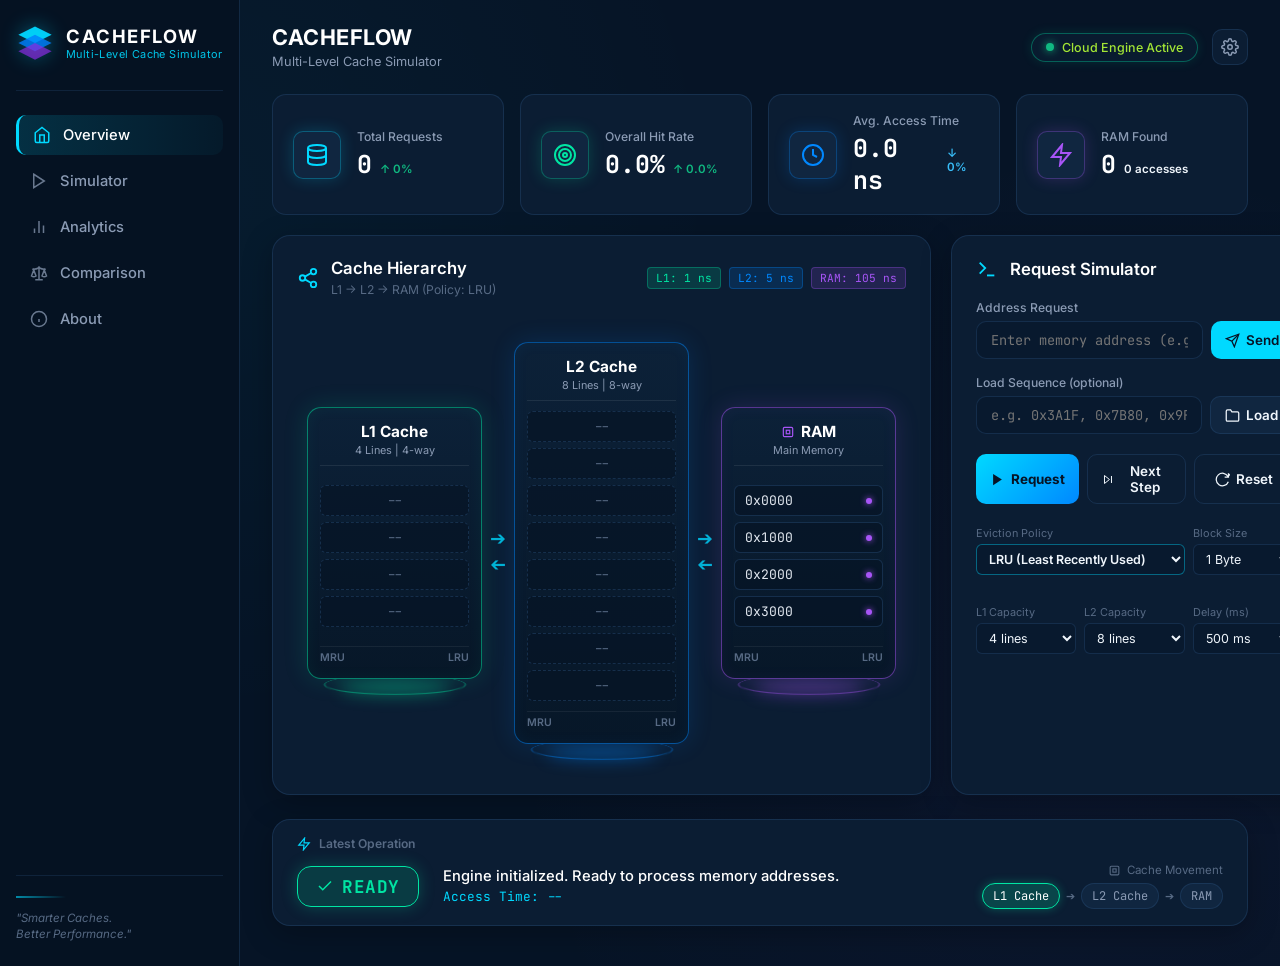
==== commit 556fe8c4: "latestcommit" ====
--- a/frontend/index.html
+++ b/frontend/index.html
@@ -168,10 +168,10 @@
                             </svg>
                         </div>
                         <div class="metric-info">
-                            <span class="metric-label">RAM Misses</span>
+                            <span class="metric-label">RAM Found</span>
                             <div class="metric-value-wrap">
                                 <span class="metric-value" id="valRamMisses">0</span>
-                                <span class="metric-trend" id="trendRamMisses">↑ 0%</span>
+                                <span class="metric-trend" id="trendRamMisses">0 accesses</span>
                             </div>
                         </div>
                     </div>
@@ -192,10 +192,11 @@
                                 </svg>
                                 <div>
                                     <h2 class="panel-title">Cache Hierarchy</h2>
-                                    <span class="panel-subtitle">L1 → L2 → RAM (with LRU eviction)</span>
+                                    <span class="panel-subtitle" id="hierarchySubtitle">L1 → L2 → RAM (Policy: LRU)</span>
                                 </div>
                             </div>
                             <div class="hierarchy-legend">
+                                <span class="legend-badge adaptive-badge" id="badgeActivePolicy" style="display: none; background: rgba(0, 217, 255, 0.2); color: #00D9FF; border: 1px solid #00D9FF;">Active: LRU</span>
                                 <span class="legend-badge l1-badge">L1: 1 ns</span>
                                 <span class="legend-badge l2-badge">L2: 5 ns</span>
                                 <span class="legend-badge ram-badge">RAM: 105 ns</span>
@@ -370,7 +371,28 @@
                                 </button>
                             </div>
 
-                            <!-- Capacity & Delay Selectors -->
+                            <!-- Capacity, Delay & Policy Selectors -->
+                            <div class="selectors-row" style="grid-template-columns: 1fr 1fr; margin-bottom: 8px;">
+                                <div class="selector-field">
+                                    <label for="selectPolicy">Eviction Policy</label>
+                                    <select id="selectPolicy" class="futuristic-select" style="border-color: rgba(0, 217, 255, 0.4); font-weight: 600;">
+                                        <option value="LRU" selected>LRU (Least Recently Used)</option>
+                                        <option value="FIFO">FIFO (First In First Out)</option>
+                                        <option value="LFU">LFU (Least Frequently Used)</option>
+                                        <option value="ADAPTIVE">⚡ ADAPTIVE (Auto-Decide)</option>
+                                    </select>
+                                </div>
+                                <div class="selector-field">
+                                    <label for="selectBlockSize">Block Size</label>
+                                    <select id="selectBlockSize" class="futuristic-select">
+                                        <option value="1" selected>1 Byte</option>
+                                        <option value="4">4 Bytes</option>
+                                        <option value="16">16 Bytes</option>
+                                        <option value="64">64 Bytes</option>
+                                    </select>
+                                </div>
+                            </div>
+
                             <div class="selectors-row">
                                 <div class="selector-field">
                                     <label for="selectL1Cap">L1 Capacity</label>
@@ -569,10 +591,10 @@
                     </div>
 
                     <div class="analytics-card">
-                        <span class="analytics-label">RAM Miss Rate</span>
+                        <span class="analytics-label">RAM Found Rate</span>
                         <div class="analytics-val-row">
                             <span class="analytics-value violet-text" id="analyticsRamMissRate">0.0%</span>
-                            <span class="analytics-sub" id="analyticsRamMisses">0 misses</span>
+                            <span class="analytics-sub" id="analyticsRamMisses">0 found</span>
                         </div>
                         <div class="analytics-bar-bg">
                             <div class="analytics-bar-fill violet" id="barRamMissRate" style="width: 0%;"></div>
@@ -654,7 +676,7 @@
                         </div>
                         <div class="counter-box">
                             <span class="counter-num" id="statRamMisses">0</span>
-                            <span class="counter-lbl">RAM Misses (Backing Fetch)</span>
+                            <span class="counter-lbl">RAM Found (Backing Fetch)</span>
                         </div>
                         <div class="counter-box">
                             <span class="counter-num" id="statEvictions">0</span>
@@ -672,12 +694,12 @@
                 </div>
             </section>
 
-            <!-- TAB 4: COMPARISON PAGE (LRU vs FIFO vs LFU) -->
+            <!-- TAB 4: COMPARISON PAGE (LRU vs FIFO vs LFU vs ADAPTIVE) -->
             <section class="tab-pane" id="pane-comparison">
                 <div class="page-title-row">
                     <div>
                         <h2 class="subpage-title">Eviction Policy Benchmark Comparison</h2>
-                        <p class="subpage-desc">Run identical trace sequences across three independent C++ cache instances: LRU, FIFO, and LFU.</p>
+                        <p class="subpage-desc">Run identical trace sequences across independent C++ cache instances: LRU, FIFO, LFU, and ADAPTIVE.</p>
                     </div>
                     <button class="btn btn-action-cyan" id="btnRunComparison">
                         <svg viewBox="0 0 24 24" fill="currentColor">
@@ -687,7 +709,7 @@
                     </button>
                 </div>
 
-                <div class="comparison-grid">
+                <div class="comparison-grid" style="grid-template-columns: repeat(4, 1fr);">
                     <!-- Policy Card: LRU -->
                     <div class="panel policy-card featured">
                         <div class="policy-header">
@@ -701,7 +723,7 @@
                                 <strong class="emerald-text" id="cmpLruHitRate">--</strong>
                             </div>
                             <div class="stat-line">
-                                <span>Miss Rate:</span>
+                                <span>RAM Found:</span>
                                 <strong id="cmpLruMissRate">--</strong>
                             </div>
                             <div class="stat-line">
@@ -728,7 +750,7 @@
                                 <strong class="blue-text" id="cmpFifoHitRate">--</strong>
                             </div>
                             <div class="stat-line">
-                                <span>Miss Rate:</span>
+                                <span>RAM Found:</span>
                                 <strong id="cmpFifoMissRate">--</strong>
                             </div>
                             <div class="stat-line">
@@ -755,7 +777,7 @@
                                 <strong class="violet-text" id="cmpLfuHitRate">--</strong>
                             </div>
                             <div class="stat-line">
-                                <span>Miss Rate:</span>
+                                <span>RAM Found:</span>
                                 <strong id="cmpLfuMissRate">--</strong>
                             </div>
                             <div class="stat-line">
@@ -765,6 +787,33 @@
                             <div class="stat-line">
                                 <span>Evictions:</span>
                                 <strong id="cmpLfuEvictions">--</strong>
+                            </div>
+                        </div>
+                    </div>
+
+                    <!-- Policy Card: ADAPTIVE (Auto-Decide) -->
+                    <div class="panel policy-card" style="border-color: rgba(0, 217, 255, 0.4); box-shadow: 0 0 20px rgba(0, 217, 255, 0.1);">
+                        <div class="policy-header">
+                            <div class="policy-badge adaptive" style="background: rgba(0, 217, 255, 0.2); color: #00D9FF;">ADAPTIVE</div>
+                            <h3 class="policy-title">Adaptive Auto</h3>
+                        </div>
+                        <p class="policy-desc">Simulates LRU & LFU shadow windows simultaneously. Dynamically switches to whichever policy achieves higher hit rate.</p>
+                        <div class="policy-stats">
+                            <div class="stat-line">
+                                <span>Hit Rate:</span>
+                                <strong class="cyan-text" id="cmpAdaptiveHitRate">--</strong>
+                            </div>
+                            <div class="stat-line">
+                                <span>Switches:</span>
+                                <strong id="cmpAdaptiveSwitches">--</strong>
+                            </div>
+                            <div class="stat-line">
+                                <span>Avg. Latency:</span>
+                                <strong class="cyan-text" id="cmpAdaptiveAvgTime">--</strong>
+                            </div>
+                            <div class="stat-line">
+                                <span>Active:</span>
+                                <strong class="emerald-text" id="cmpAdaptiveActivePolicy">--</strong>
                             </div>
                         </div>
                     </div>
@@ -861,6 +910,7 @@
                         <option value="LRU" selected>LRU (Least Recently Used)</option>
                         <option value="FIFO">FIFO (First In First Out)</option>
                         <option value="LFU">LFU (Least Frequently Used)</option>
+                        <option value="ADAPTIVE">⚡ ADAPTIVE (Auto-Decide / Dynamic Switch)</option>
                     </select>
                 </div>
             </div>
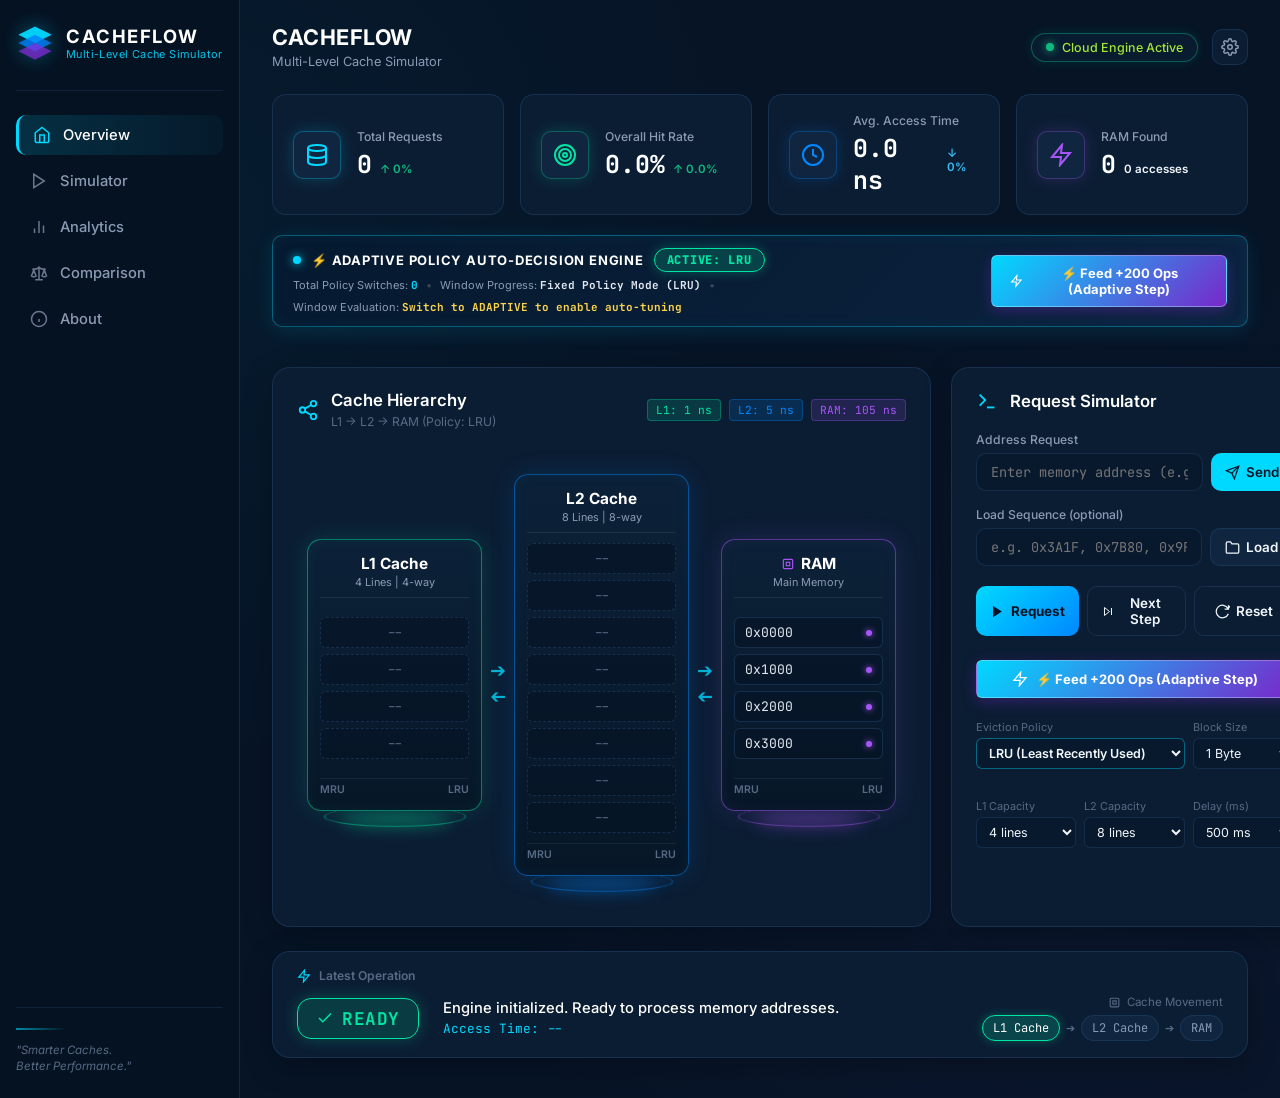
==== commit c4b3fe33: "5th commit" ====
--- a/frontend/index.html
+++ b/frontend/index.html
@@ -174,6 +174,41 @@
                                 <span class="metric-trend" id="trendRamMisses">0 accesses</span>
                             </div>
                         </div>
+                    </div>
+                </div>
+
+                <!-- ADAPTIVE POLICY LIVE CONTROLLER & MONITOR BANNER -->
+                <div class="adaptive-status-banner" id="adaptiveStatusBanner">
+                    <div class="adaptive-banner-left">
+                        <div class="adaptive-banner-title-row">
+                            <span class="adaptive-pulse-dot"></span>
+                            <span class="adaptive-banner-title">⚡ ADAPTIVE POLICY AUTO-DECISION ENGINE</span>
+                            <span class="adaptive-active-pill pill-lru" id="overviewAdaptiveActive">ACTIVE: LRU</span>
+                        </div>
+                        <div class="adaptive-banner-meta">
+                            <span class="adaptive-meta-item">
+                                <span class="meta-label">Total Policy Switches:</span>
+                                <strong class="meta-val highlight-cyan" id="overviewAdaptiveSwitches">0</strong>
+                            </span>
+                            <span class="meta-separator">•</span>
+                            <span class="adaptive-meta-item">
+                                <span class="meta-label">Window Progress:</span>
+                                <strong class="meta-val" id="overviewAdaptiveWindow">0 / 200 ops</strong>
+                            </span>
+                            <span class="meta-separator">•</span>
+                            <span class="adaptive-meta-item">
+                                <span class="meta-label">Window Evaluation:</span>
+                                <strong class="meta-val highlight-gold" id="overviewAdaptiveEvaluation">Awaiting 200 ops</strong>
+                            </span>
+                        </div>
+                    </div>
+                    <div class="adaptive-banner-right">
+                        <button class="btn btn-action-adaptive pulse-glow" id="btnFeed200Banner" title="Automatically feed 200 memory operations to test Adaptive policy switching">
+                            <svg viewBox="0 0 24 24" fill="none" stroke="currentColor" stroke-width="2">
+                                <polygon points="13 2 3 14 12 14 11 22 21 10 12 10 13 2"></polygon>
+                            </svg>
+                            <span>⚡ Feed +200 Ops (Adaptive Step)</span>
+                        </button>
                     </div>
                 </div>
 
@@ -368,6 +403,16 @@
                                         <path d="M21.5 2v6h-6M21.34 15.57a10 10 0 1 1-.57-8.38l5.67-5.67"></path>
                                     </svg>
                                     <span>Reset</span>
+                                </button>
+                            </div>
+
+                            <!-- Dedicated Adaptive Quick-Feed Action -->
+                            <div class="adaptive-feed-action-wrap" style="margin-top: 8px;">
+                                <button class="btn btn-action-adaptive btn-block-feed" id="btnFeed200" title="Automatically feed 200 memory operations to test Adaptive policy switching">
+                                    <svg viewBox="0 0 24 24" fill="none" stroke="currentColor" stroke-width="2">
+                                        <polygon points="13 2 3 14 12 14 11 22 21 10 12 10 13 2"></polygon>
+                                    </svg>
+                                    <span>⚡ Feed +200 Ops (Adaptive Step)</span>
                                 </button>
                             </div>
 
@@ -700,6 +745,7 @@
                     <div>
                         <h2 class="subpage-title">Eviction Policy Benchmark Comparison</h2>
                         <p class="subpage-desc">Run identical trace sequences across independent C++ cache instances: LRU, FIFO, LFU, and ADAPTIVE.</p>
+                        <p id="benchmarkInfoLabel" style="display:none; margin-top:6px; font-size:11px; color:#00D9FF; font-family:'JetBrains Mono',monospace; opacity:0.85;"></p>
                     </div>
                     <button class="btn btn-action-cyan" id="btnRunComparison">
                         <svg viewBox="0 0 24 24" fill="currentColor">
--- a/frontend/css/style.css
+++ b/frontend/css/style.css
@@ -1622,3 +1622,166 @@
     }
 }
 
+/* ==========================================================================
+   ADAPTIVE POLICY LIVE BANNER & QUICK FEED CONTROLS
+   ========================================================================== */
+.adaptive-status-banner {
+    display: flex;
+    align-items: center;
+    justify-content: space-between;
+    gap: 16px;
+    padding: 12px 20px;
+    margin-bottom: 20px;
+    background: linear-gradient(135deg, rgba(6, 26, 48, 0.85) 0%, rgba(13, 37, 66, 0.9) 100%);
+    border: 1px solid rgba(0, 217, 255, 0.35);
+    border-radius: var(--radius-md);
+    box-shadow: 0 4px 20px rgba(0, 217, 255, 0.12), inset 0 0 16px rgba(0, 217, 255, 0.05);
+    transition: all 0.3s cubic-bezier(0.16, 1, 0.3, 1);
+}
+
+.adaptive-banner-left {
+    display: flex;
+    flex-direction: column;
+    gap: 6px;
+}
+
+.adaptive-banner-title-row {
+    display: flex;
+    align-items: center;
+    gap: 10px;
+}
+
+.adaptive-pulse-dot {
+    width: 8px;
+    height: 8px;
+    border-radius: 50%;
+    background-color: var(--accent-cyan);
+    box-shadow: 0 0 10px var(--accent-cyan);
+    animation: adaptiveGlowPulse 2s infinite ease-in-out;
+}
+
+@keyframes adaptiveGlowPulse {
+    0%, 100% { transform: scale(1); opacity: 0.8; }
+    50% { transform: scale(1.3); opacity: 1; box-shadow: 0 0 14px #00D9FF; }
+}
+
+.adaptive-banner-title {
+    font-size: 13px;
+    font-weight: 700;
+    letter-spacing: 0.06em;
+    color: #FFFFFF;
+    text-transform: uppercase;
+}
+
+.adaptive-active-pill {
+    display: inline-flex;
+    align-items: center;
+    padding: 3px 12px;
+    border-radius: 20px;
+    font-size: 12px;
+    font-weight: 800;
+    letter-spacing: 0.06em;
+    text-transform: uppercase;
+    font-family: 'JetBrains Mono', monospace;
+    transition: all 0.3s ease;
+}
+
+.adaptive-active-pill.pill-lru {
+    background: rgba(0, 229, 163, 0.18);
+    color: #00E5A3;
+    border: 1px solid #00E5A3;
+    box-shadow: 0 0 12px rgba(0, 229, 163, 0.3);
+}
+
+.adaptive-active-pill.pill-lfu {
+    background: rgba(168, 85, 247, 0.22);
+    color: #C084FC;
+    border: 1px solid #A855F7;
+    box-shadow: 0 0 14px rgba(168, 85, 247, 0.35);
+}
+
+.adaptive-active-pill.pill-fifo {
+    background: rgba(0, 136, 255, 0.2);
+    color: #0088FF;
+    border: 1px solid #0088FF;
+    box-shadow: 0 0 12px rgba(0, 136, 255, 0.3);
+}
+
+.adaptive-banner-meta {
+    display: flex;
+    align-items: center;
+    flex-wrap: wrap;
+    gap: 8px;
+    font-size: 11px;
+    color: var(--text-secondary);
+}
+
+.adaptive-meta-item .meta-label {
+    color: #8B9BB4;
+}
+
+.adaptive-meta-item .meta-val {
+    color: #E2E8F0;
+    font-family: 'JetBrains Mono', monospace;
+}
+
+.adaptive-meta-item .highlight-cyan {
+    color: #00D9FF;
+}
+
+.adaptive-meta-item .highlight-gold {
+    color: #FCD34D;
+}
+
+.meta-separator {
+    color: rgba(255, 255, 255, 0.2);
+}
+
+/* Quick-Feed Button */
+.btn-action-adaptive {
+    display: inline-flex;
+    align-items: center;
+    justify-content: center;
+    gap: 8px;
+    background: linear-gradient(135deg, #00D9FF 0%, #7928CA 100%);
+    color: #FFFFFF;
+    border: 1px solid rgba(255, 255, 255, 0.3);
+    padding: 9px 18px;
+    font-size: 13px;
+    font-weight: 700;
+    border-radius: var(--radius-sm);
+    cursor: pointer;
+    box-shadow: 0 4px 14px rgba(121, 40, 202, 0.35);
+    transition: all 0.2s cubic-bezier(0.16, 1, 0.3, 1);
+}
+
+.btn-action-adaptive:hover {
+    transform: translateY(-2px);
+    box-shadow: 0 6px 20px rgba(0, 217, 255, 0.5), 0 0 15px rgba(121, 40, 202, 0.5);
+    color: #FFFFFF;
+}
+
+.btn-action-adaptive:active {
+    transform: translateY(0);
+}
+
+.btn-action-adaptive svg {
+    width: 16px;
+    height: 16px;
+}
+
+.btn-block-feed {
+    width: 100%;
+    padding: 10px 14px;
+}
+
+@media (max-width: 900px) {
+    .adaptive-status-banner {
+        flex-direction: column;
+        align-items: flex-start;
+    }
+    .btn-action-adaptive {
+        width: 100%;
+    }
+}
+
